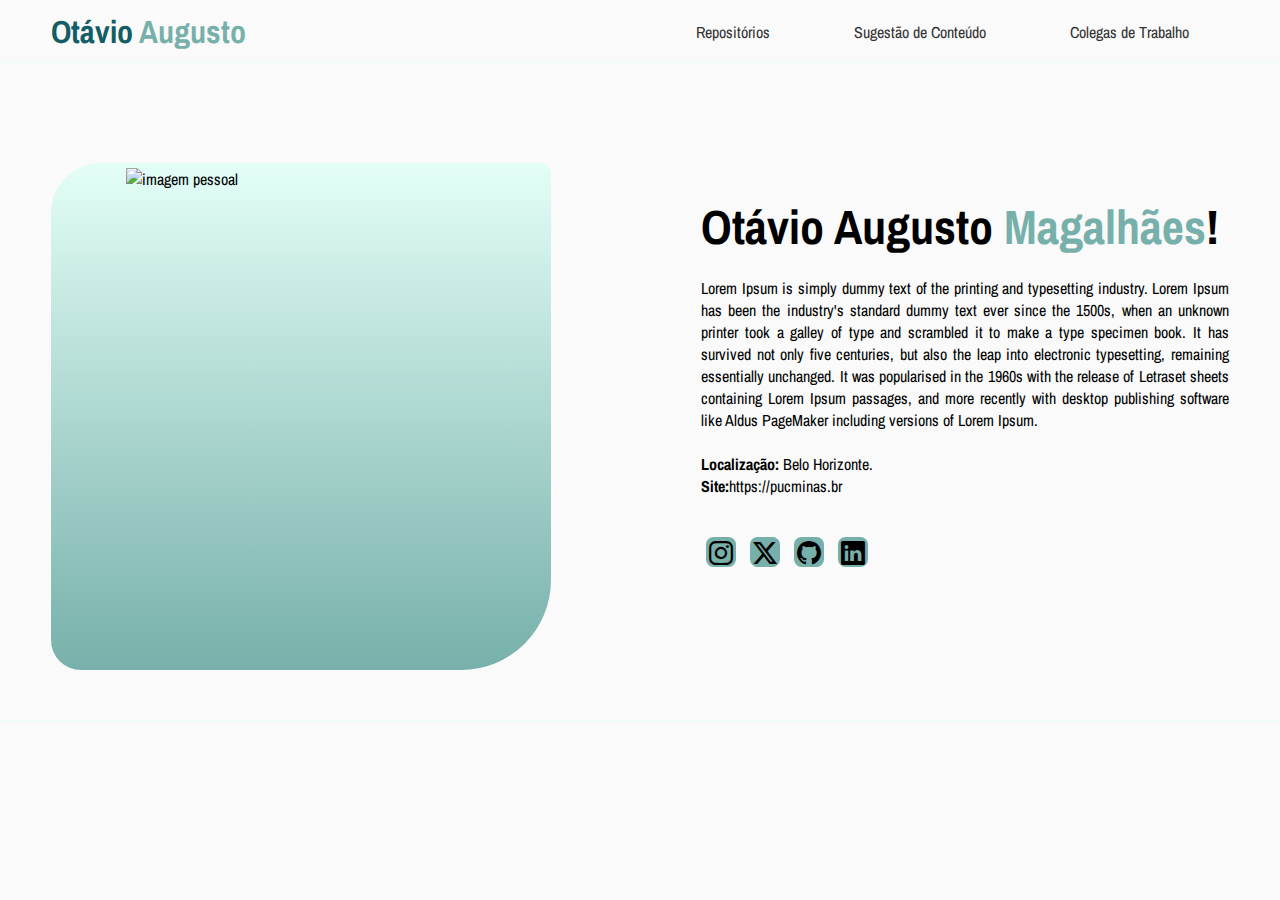
==== index.html @ c84882d0 "Subindo html e css apresentação" ====
<!DOCTYPE html>
<html lang="pt-br">
<head>
    <meta charset="UTF-8">
    <meta name="viewport" content="width=device-width, initial-scale=1.0">
    <link rel="preconnect" href="https://fonts.googleapis.com">
    <link rel="preconnect" href="https://fonts.gstatic.com" crossorigin>
    <link href="https://fonts.googleapis.com/css2?family=Archivo+Narrow:ital,wght@0,400..700;1,400..700&family=Merriweather+Sans:ital,wght@0,300..800;1,300..800&display=swap" rel="stylesheet">
    <link rel="stylesheet" href="https://cdn.jsdelivr.net/npm/bootstrap-icons@1.11.3/font/bootstrap-icons.min.css">
    <title>Site Pessoal - Otávio Augusto</title>
    <link rel="stylesheet" href="assets/css/style.css">
</head>
<body>
    <!-- cabeçalho do site -->
    <header>
        <div class="cabecalho">
            <div class="logo">
                <h1>Otávio <span>Augusto</span></h1>
            </div>
            <nav class="menu-desk">
                <ul>
                    <li><a href="#repositorio">Repositórios</a></li>
                    <li><a href="#sugestao">Sugestão de Conteúdo</a></li>
                    <li><a href="#colegas">Colegas de Trabalho</a></li>
                </ul>
            </nav>
        </div>
    </header>

    <main>
        <section class="apresentation"><a name="apresentacao"></a>
            <div class="interface">
                <div class="flex">
                    <div class="imagem-topo">
                        <figure class="fundo">
                            <h1 class="cont">Fundo</h1>
                            <div class="foto_pessoal">
                                <img src="assets/imagens/imagemTubaroes.png" alt="imagem pessoal" width="330px">
                            </div>
                        </figure>
                    </div>
                    <div class="txt-apresentacao">
                        <div class="titulo">
                            <h1>Otávio Augusto<span> Magalhães</span>!</h1>
                        </div>
                        <p>Lorem Ipsum is simply dummy text of the printing and typesetting industry. Lorem Ipsum has been the industry's standard dummy text ever since the 1500s,
                         when an unknown printer took a galley of type and scrambled it to make a type specimen book. It has survived not only five centuries, but also the leap 
                         into electronic typesetting, remaining essentially unchanged. It was popularised in the 1960s with the release of Letraset sheets containing Lorem Ipsum 
                         passages, and more recently with desktop publishing software like Aldus PageMaker including versions of Lorem Ipsum. <br><br> <b>Localização:</b> Belo Horizonte. <br><b>Site:</b>https://pucminas.br</p>
                        <div class="btn-redes-sociais">
                                <button>
                                    <i class="bi bi-instagram"></i>
                                </button>
                                <button>
                                    <i class="bi bi-twitter-x"></i>
                                </button>
                                <button>
                                    <i class="bi bi-github"></i>
                                </button>
                                <button>
                                    <i class="bi bi-linkedin"></i>
                            </a>
                        </div>
                    </div>
                </div>
            </div>
        </section>
    </main>
</body>
</html>
---- assets/css/style.css ----
:root{
    --azul-claro: #E3FEF7;
    --azul-medio: #77B0AA;
    --azul: #135D66;
    --azul-escuro: #003C43;
    --cor-fundo: #FAFAFA;
    --cor-letra: #161616;
}


*{
    margin: 0;
    padding: 0;
    box-sizing: border-box;
    font-family: "Archivo Narrow", sans-serif;
}


html{
    scroll-behavior: smooth;
}

body{
    background-color: var(--cor-fundo);
    height: 100vh;
}

.flex{
    display: flex;
}

.button-geral {
    padding: 10px 40px;
    font-size: 18px;
    font-weight: 400;
    background-color: var(--azul);
    /* tirando as bordas */
    border: 0;
    /* deixando as bordas arredondadas */
    border-radius: 30px;
    /* mudança de cursos */
    cursor: pointer;
    transition: .2s;
}

button:hover, form .btn-enviar input:hover{
    box-shadow: 0px 0px 8px #917800;
    transform: scale(1.05)
}

h2.titulo{
    color: #FFD700;
    font-size: 40px;
    text-align: center;
}

h2.titulo span{
    color: #333333;
}

/* .. */
/* .. */
/* .. */
/* CABEÇALHO DO SITE */
header{
    padding: 10px 4%;
    color: var(--azul);
}

header span{
    color: var(--azul-medio);
}

header > .cabecalho{
    display: flex;
    align-items: center;
    justify-content: space-between;
}

header a{
    color: #333333;
    text-decoration: none;
    display: inline-block;
    transition: .2s;   
}

header a:hover{
    color: var(--azul);
    transform: scale(1.05);
}

header nav ul{
    list-style-type: none;
}

header nav ul li{
    display: inline-block;
    padding: 0 40px;
}

header .btn-cliente .bi{
    color: var(--azul);
}


/* .. */
/* .. */
/* .. */
/* APRESENTAÇÃO */
section.apresentation{
    padding: 0px 4%;
    box-shadow: 0px 0 0px 0.5px var(--azul-claro);
}

section.apresentation .flex{
    align-items: center;
    justify-content: center;
    gap: 50px;
}

.apresentation .titulo span{
    color: var(--azul-medio);
}

.apresentation h1{
    font-size: 48px;
    line-height: 20px;
}

.apresentation .txt-apresentacao p{
    margin: 40px 0;
    text-align: justify;
}

/* -- */
/* EDITANDO A IMAGEM DA TELA */
.apresentation .imagem-topo{
    margin-bottom: 50px;
}

.apresentation .imagem-topo .fundo{
    border: 0px;
    width: 500px;
    height: 507px;
    background: var(--azul-claro);
    /* position: absolute; */
    z-index: 0;
    border-radius: 50px 10px 90px 30px;
    margin-right: 100px;
    margin-top: 100px;
    background-image: linear-gradient(to bottom, var(--azul-claro), var(--azul-medio));
}

.apresentation .imagem-topo .fundo .cont{
    display: none;
}

.apresentation .imagem-topo figure.fundo img{
    position: absolute;
    border-radius: 0px 10px 30px 10px;
    margin-top: -80px;
    margin-left: 20px;
}

.imagem-topo figure.fundo .foto_pessoal img{
    margin-left: 75px;
    margin-top: 5px;
}

.btn-redes-sociais button{
    width: 30px;
    height: 30px;
    border-radius: 25%;
    border: none;
    background-color: var(--azul-medio);
    font-size: 24px;
    cursor: pointer;
    margin: 0 5px;
    transition: .2s;
}
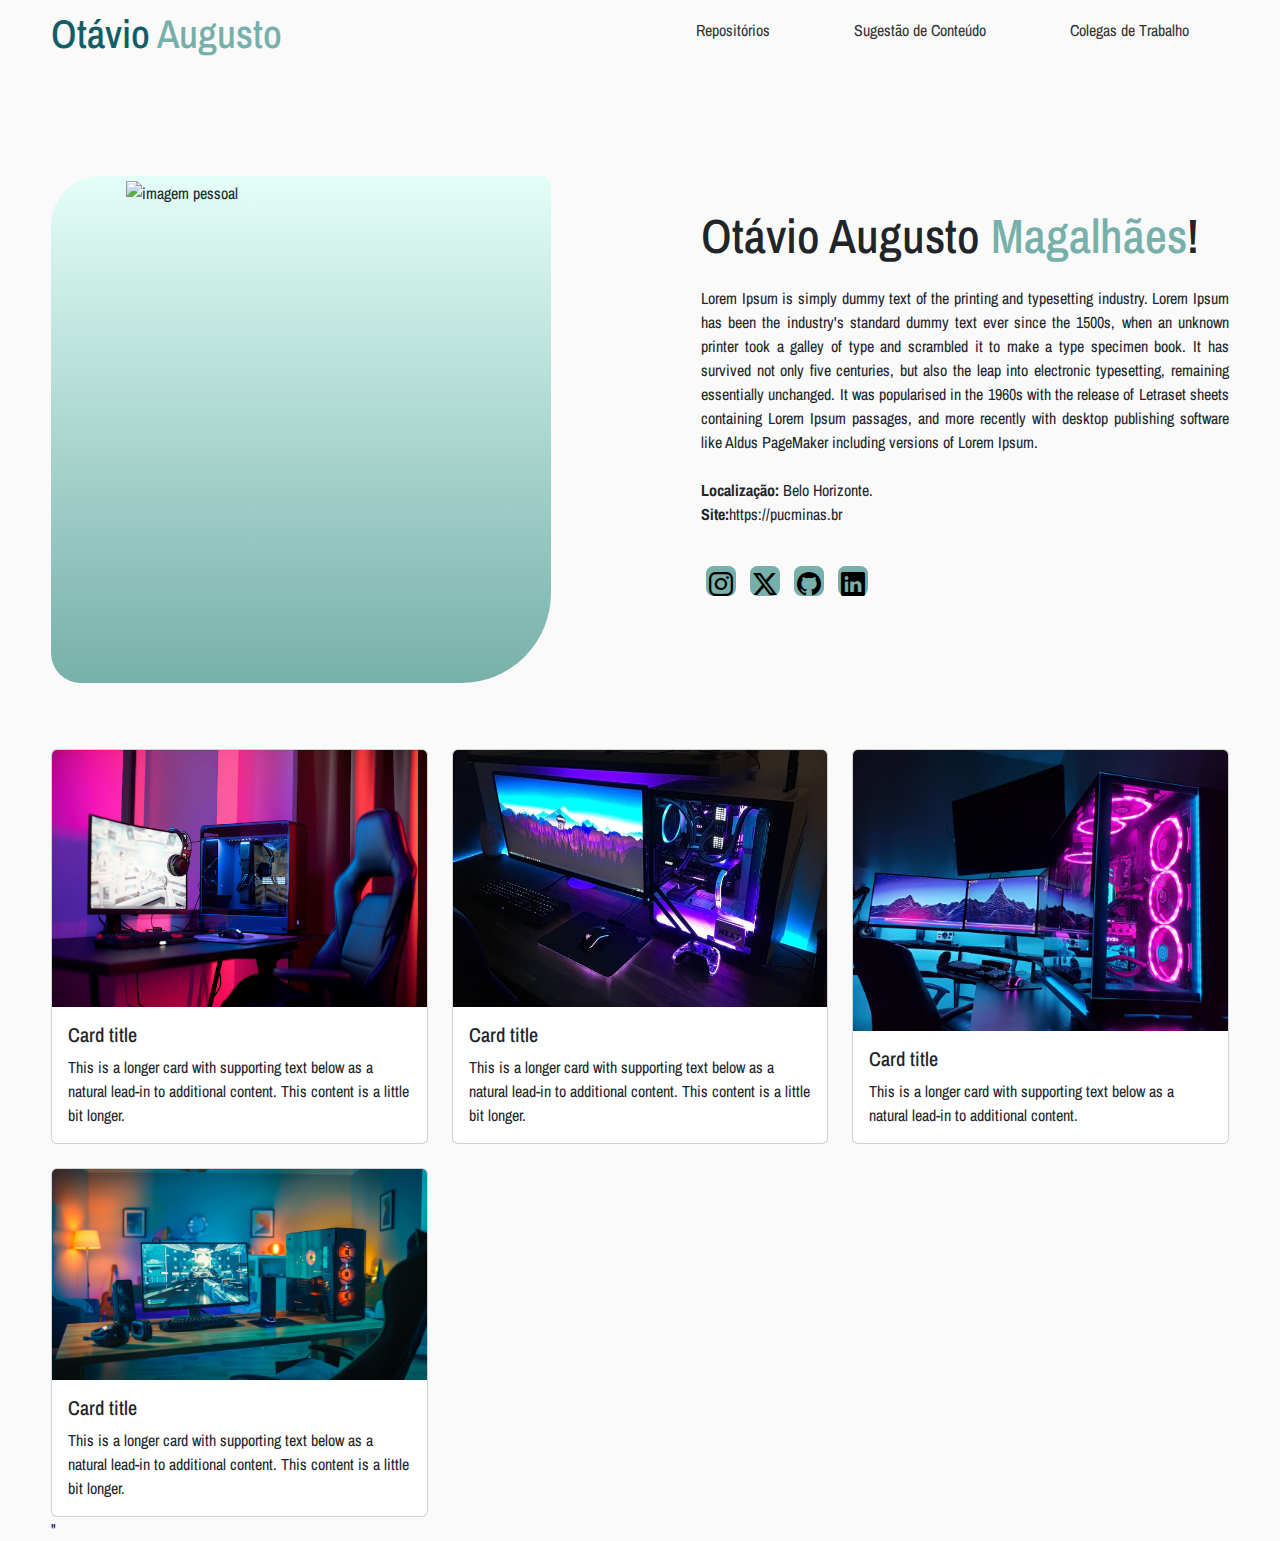
==== commit fbd79ce4: "Subindo repositorio site" ====
--- a/index.html
+++ b/index.html
@@ -7,6 +7,8 @@
     <link rel="preconnect" href="https://fonts.gstatic.com" crossorigin>
     <link href="https://fonts.googleapis.com/css2?family=Archivo+Narrow:ital,wght@0,400..700;1,400..700&family=Merriweather+Sans:ital,wght@0,300..800;1,300..800&display=swap" rel="stylesheet">
     <link rel="stylesheet" href="https://cdn.jsdelivr.net/npm/bootstrap-icons@1.11.3/font/bootstrap-icons.min.css">
+    <link href="https://cdn.jsdelivr.net/npm/bootstrap@5.3.3/dist/css/bootstrap.min.css" rel="stylesheet" integrity="sha384-QWTKZyjpPEjISv5WaRU9OFeRpok6YctnYmDr5pNlyT2bRjXh0JMhjY6hW+ALEwIH" crossorigin="anonymous">
+<script src="https://cdn.jsdelivr.net/npm/bootstrap@5.3.3/dist/js/bootstrap.bundle.min.js" integrity="sha384-YvpcrYf0tY3lHB60NNkmXc5s9fDVZLESaAA55NDzOxhy9GkcIdslK1eN7N6jIeHz" crossorigin="anonymous"></script>
     <title>Site Pessoal - Otávio Augusto</title>
     <link rel="stylesheet" href="assets/css/style.css">
 </head>
@@ -65,6 +67,48 @@
                 </div>
             </div>
         </section>
+
+        <section class="repositorio"><a name="repositorio"></a>
+                <div class="row row-cols-1 row-cols-md-3 g-4">
+                    <div class="col">
+                      <div class="card h-100">
+                        <img src="assets/imagens/Design-sem-nome-1-21.png" class="card-img-top" alt="...">
+                        <div class="card-body">
+                          <h5 class="card-title">Card title</h5>
+                          <p class="card-text">This is a longer card with supporting text below as a natural lead-in to additional content. This content is a little bit longer.</p>
+                        </div>
+                      </div>
+                    </div>
+                    <div class="col">
+                      <div class="card h-100">
+                        <img src="assets/imagens/como-montar-pc-gamer.png" class="card-img-top" alt="...">
+                        <div class="card-body">
+                          <h5 class="card-title">Card title</h5>
+                          <p class="card-text">This is a longer card with supporting text below as a natural lead-in to additional content. This content is a little bit longer.</p>
+                        </div>
+                      </div>
+                    </div>
+                    <div class="col">
+                      <div class="card h-100">
+                        <img src="assets/imagens/pc-gamer.png" class="card-img-top" alt="...">
+                        <div class="card-body">
+                          <h5 class="card-title">Card title</h5>
+                          <p class="card-text">This is a longer card with supporting text below as a natural lead-in to additional content.</p>
+                        </div>
+                      </div>
+                    </div>
+                    <div class="col">
+                      <div class="card h-100">
+                        <img src="assets/imagens/como-montar-um-pc-gamer-2020.png" class="card-img-top" alt="...">
+                        <div class="card-body">
+                          <h5 class="card-title">Card title</h5>
+                          <p class="card-text">This is a longer card with supporting text below as a natural lead-in to additional content. This content is a little bit longer.</p>
+                        </div>
+                      </div>
+                    </div>
+                  </div>"
+                </div>
+        </section>
     </main>
 </body>
 </html>--- a/assets/css/style.css
+++ b/assets/css/style.css
@@ -44,12 +44,12 @@
 }
 
 button:hover, form .btn-enviar input:hover{
-    box-shadow: 0px 0px 8px #917800;
+    box-shadow: 0px 0px 8px var(--azul);
     transform: scale(1.05)
 }
 
 h2.titulo{
-    color: #FFD700;
+    color: var(--azul-claro);
     font-size: 40px;
     text-align: center;
 }
@@ -177,4 +177,20 @@
     cursor: pointer;
     margin: 0 5px;
     transition: .2s;
+}
+
+
+
+/* .. */
+/* .. */
+/* .. */
+/* REPOSITORIOS */
+section.repositorio {
+    padding: 0px 4%;
+    box-shadow: 0px 0 0px 0.5px var(--azul-claro);
+}
+
+.repositorio .row .col .card img{
+    width: 100%;
+    height: 100%;
 }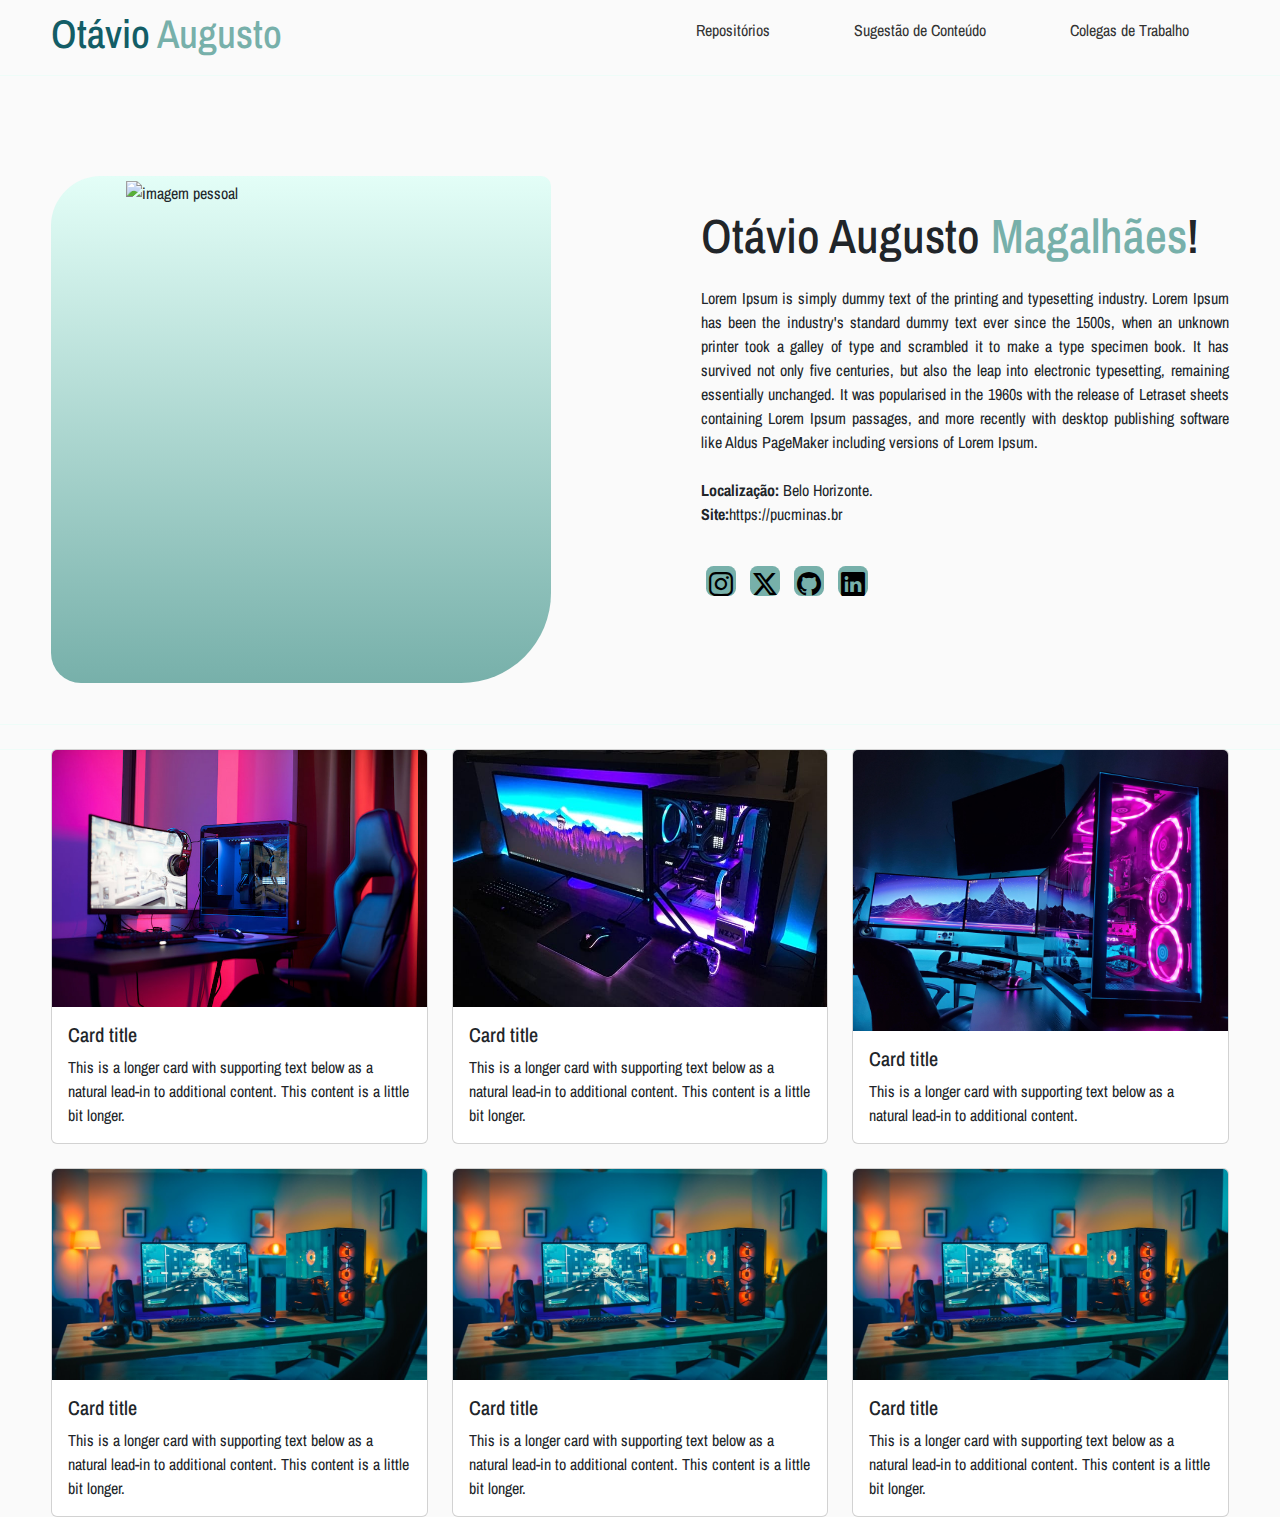
==== commit c6d90e48: "subindo todo os repositorios" ====
--- a/index.html
+++ b/index.html
@@ -106,7 +106,25 @@
                         </div>
                       </div>
                     </div>
-                  </div>"
+                    <div class="col">
+                      <div class="card h-100">
+                        <img src="assets/imagens/como-montar-um-pc-gamer-2020.png" class="card-img-top" alt="...">
+                        <div class="card-body">
+                          <h5 class="card-title">Card title</h5>
+                          <p class="card-text">This is a longer card with supporting text below as a natural lead-in to additional content. This content is a little bit longer.</p>
+                        </div>
+                      </div>
+                    </div>
+                    <div class="col">
+                      <div class="card h-100">
+                        <img src="assets/imagens/como-montar-um-pc-gamer-2020.png" class="card-img-top" alt="...">
+                        <div class="card-body">
+                          <h5 class="card-title">Card title</h5>
+                          <p class="card-text">This is a longer card with supporting text below as a natural lead-in to additional content. This content is a little bit longer.</p>
+                        </div>
+                      </div>
+                    </div>
+                  </div>
                 </div>
         </section>
     </main>
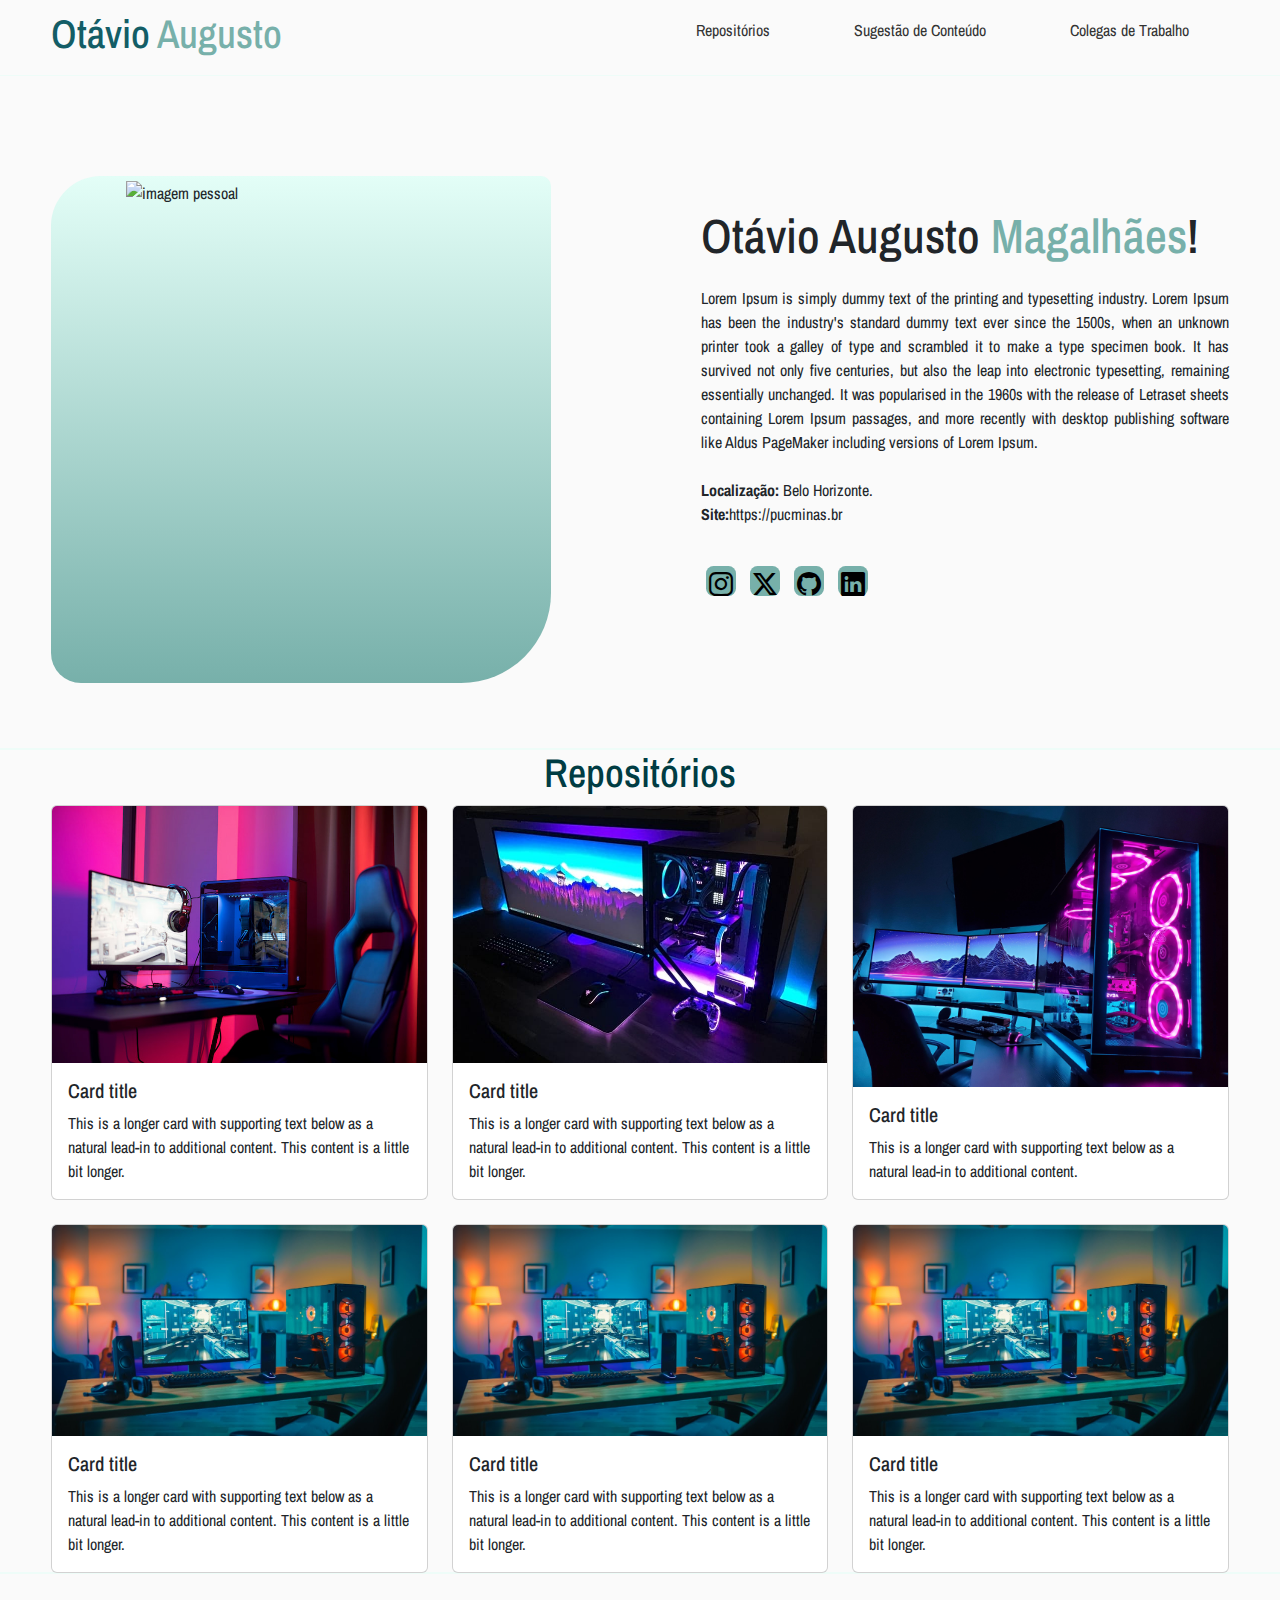
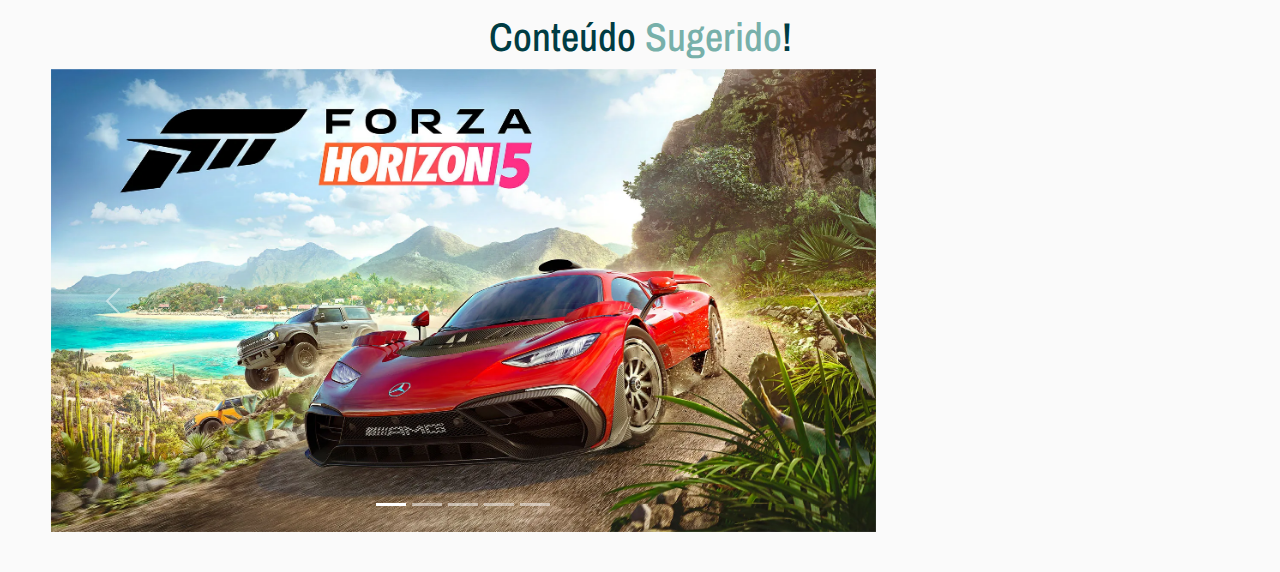
==== commit 115b9862: "Subindo carrossel" ====
--- a/index.html
+++ b/index.html
@@ -69,63 +69,110 @@
         </section>
 
         <section class="repositorio"><a name="repositorio"></a>
-                <div class="row row-cols-1 row-cols-md-3 g-4">
-                    <div class="col">
-                      <div class="card h-100">
-                        <img src="assets/imagens/Design-sem-nome-1-21.png" class="card-img-top" alt="...">
-                        <div class="card-body">
-                          <h5 class="card-title">Card title</h5>
-                          <p class="card-text">This is a longer card with supporting text below as a natural lead-in to additional content. This content is a little bit longer.</p>
-                        </div>
-                      </div>
-                    </div>
-                    <div class="col">
-                      <div class="card h-100">
-                        <img src="assets/imagens/como-montar-pc-gamer.png" class="card-img-top" alt="...">
-                        <div class="card-body">
-                          <h5 class="card-title">Card title</h5>
-                          <p class="card-text">This is a longer card with supporting text below as a natural lead-in to additional content. This content is a little bit longer.</p>
-                        </div>
-                      </div>
-                    </div>
-                    <div class="col">
-                      <div class="card h-100">
-                        <img src="assets/imagens/pc-gamer.png" class="card-img-top" alt="...">
-                        <div class="card-body">
-                          <h5 class="card-title">Card title</h5>
-                          <p class="card-text">This is a longer card with supporting text below as a natural lead-in to additional content.</p>
-                        </div>
-                      </div>
-                    </div>
-                    <div class="col">
-                      <div class="card h-100">
-                        <img src="assets/imagens/como-montar-um-pc-gamer-2020.png" class="card-img-top" alt="...">
-                        <div class="card-body">
-                          <h5 class="card-title">Card title</h5>
-                          <p class="card-text">This is a longer card with supporting text below as a natural lead-in to additional content. This content is a little bit longer.</p>
-                        </div>
-                      </div>
-                    </div>
-                    <div class="col">
-                      <div class="card h-100">
-                        <img src="assets/imagens/como-montar-um-pc-gamer-2020.png" class="card-img-top" alt="...">
-                        <div class="card-body">
-                          <h5 class="card-title">Card title</h5>
-                          <p class="card-text">This is a longer card with supporting text below as a natural lead-in to additional content. This content is a little bit longer.</p>
-                        </div>
-                      </div>
-                    </div>
-                    <div class="col">
-                      <div class="card h-100">
-                        <img src="assets/imagens/como-montar-um-pc-gamer-2020.png" class="card-img-top" alt="...">
-                        <div class="card-body">
-                          <h5 class="card-title">Card title</h5>
-                          <p class="card-text">This is a longer card with supporting text below as a natural lead-in to additional content. This content is a little bit longer.</p>
-                        </div>
-                      </div>
-                    </div>
+          <div class="titulo">
+            <h2>Repositórios</h2>
+          </div>
+
+          <div class="row row-cols-1 row-cols-md-3 g-4">
+              <div class="col">
+                <div class="card h-100">
+                  <img src="assets/imagens/Design-sem-nome-1-21.png" class="card-img-top" alt="...">
+                  <div class="card-body">
+                    <h5 class="card-title">Card title</h5>
+                    <p class="card-text">This is a longer card with supporting text below as a natural lead-in to additional content. This content is a little bit longer.</p>
                   </div>
                 </div>
+              </div>
+              <div class="col">
+                <div class="card h-100">
+                  <img src="assets/imagens/como-montar-pc-gamer.png" class="card-img-top" alt="...">
+                  <div class="card-body">
+                    <h5 class="card-title">Card title</h5>
+                    <p class="card-text">This is a longer card with supporting text below as a natural lead-in to additional content. This content is a little bit longer.</p>
+                  </div>
+                </div>
+              </div>
+              <div class="col">
+                <div class="card h-100">
+                  <img src="assets/imagens/pc-gamer.png" class="card-img-top" alt="...">
+                  <div class="card-body">
+                    <h5 class="card-title">Card title</h5>
+                    <p class="card-text">This is a longer card with supporting text below as a natural lead-in to additional content.</p>
+                  </div>
+                </div>
+              </div>
+              <div class="col">
+                <div class="card h-100">
+                  <img src="assets/imagens/como-montar-um-pc-gamer-2020.png" class="card-img-top" alt="...">
+                  <div class="card-body">
+                    <h5 class="card-title">Card title</h5>
+                    <p class="card-text">This is a longer card with supporting text below as a natural lead-in to additional content. This content is a little bit longer.</p>
+                  </div>
+                </div>
+              </div>
+              <div class="col">
+                <div class="card h-100">
+                  <img src="assets/imagens/como-montar-um-pc-gamer-2020.png" class="card-img-top" alt="...">
+                  <div class="card-body">
+                    <h5 class="card-title">Card title</h5>
+                    <p class="card-text">This is a longer card with supporting text below as a natural lead-in to additional content. This content is a little bit longer.</p>
+                  </div>
+                </div>
+              </div>
+              <div class="col">
+                <div class="card h-100">
+                  <img src="assets/imagens/como-montar-um-pc-gamer-2020.png" class="card-img-top" alt="...">
+                  <div class="card-body">
+                    <h5 class="card-title">Card title</h5>
+                    <p class="card-text">This is a longer card with supporting text below as a natural lead-in to additional content. This content is a little bit longer.</p>
+                  </div>
+                </div>
+              </div>
+            </div>
+          </div>
+        </section>
+
+        <section class="sugestao"><a name="sugestao"></a>
+          <div class="titulo">
+            <h2>Conteúdo <span>Sugerido</span>!</h2>
+          </div>
+          
+          <div class="carrossel">
+            <div id="carouselExampleIndicators" class="carousel slide">
+              <div class="carousel-indicators">
+                <button type="button" data-bs-target="#carouselExampleIndicators" data-bs-slide-to="0" class="active" aria-current="true" aria-label="Slide 1"></button>
+                <button type="button" data-bs-target="#carouselExampleIndicators" data-bs-slide-to="1" aria-label="Slide 2"></button>
+                <button type="button" data-bs-target="#carouselExampleIndicators" data-bs-slide-to="2" aria-label="Slide 3"></button>
+                <button type="button" data-bs-target="#carouselExampleIndicators" data-bs-slide-to="3" aria-label="Slide 4"></button>
+                <button type="button" data-bs-target="#carouselExampleIndicators" data-bs-slide-to="4 " aria-label="Slide 5"></button>
+              </div>
+              <div class="carousel-inner">
+                <div class="carousel-item active">
+                  <img src="assets/imagens/carrossel.png" class="d-block w-600" alt="...">
+                </div>
+                <div class="carousel-item">
+                  <img src="assets/imagens/carrossel2.png" class="d-block w-500" alt="...">
+                </div>
+                <div class="carousel-item">
+                  <img src="assets/imagens/carrossel4.png" class="d-block w-400" alt="...">
+                </div>
+                <div class="carousel-item">
+                  <img src="assets/imagens/carrossel3.png" class="d-block w-300" alt="...">
+                </div>
+                <div class="carousel-item">
+                  <img src="assets/imagens/carrossel5.png" class="d-block w-300" alt="...">
+                </div>
+              </div>
+              <button class="carousel-control-prev" type="button" data-bs-target="#carouselExampleIndicators" data-bs-slide="prev">
+                <span class="carousel-control-prev-icon" aria-hidden="true"></span>
+                <span class="visually-hidden">Previous</span>
+              </button>
+              <button class="carousel-control-next" type="button" data-bs-target="#carouselExampleIndicators" data-bs-slide="next">
+                <span class="carousel-control-next-icon" aria-hidden="true"></span>
+                <span class="visually-hidden">Next</span>
+              </button>
+            </div>
+          </div>
         </section>
     </main>
 </body>
--- a/assets/css/style.css
+++ b/assets/css/style.css
@@ -48,14 +48,14 @@
     transform: scale(1.05)
 }
 
-h2.titulo{
-    color: var(--azul-claro);
+h2{
+    color: var(--azul-escuro);
     font-size: 40px;
     text-align: center;
 }
 
-h2.titulo span{
-    color: #333333;
+h2 span{
+    color: var(--azul-medio);
 }
 
 /* .. */
@@ -193,4 +193,21 @@
 .repositorio .row .col .card img{
     width: 100%;
     height: 100%;
+}
+
+/* .. */
+/* .. */
+/* .. */
+/* REPOSITORIOS */
+section.sugestao {
+    padding: 40px 4%;
+    box-shadow: 0px 0 0px 0.5px var(--azul-claro);
+}
+
+.sugestao .carrossel {
+    width: 70%;
+}
+
+.sugestao .carrossel .carousel .carousel-inner .carousel-item img{
+    width: 100%;
 }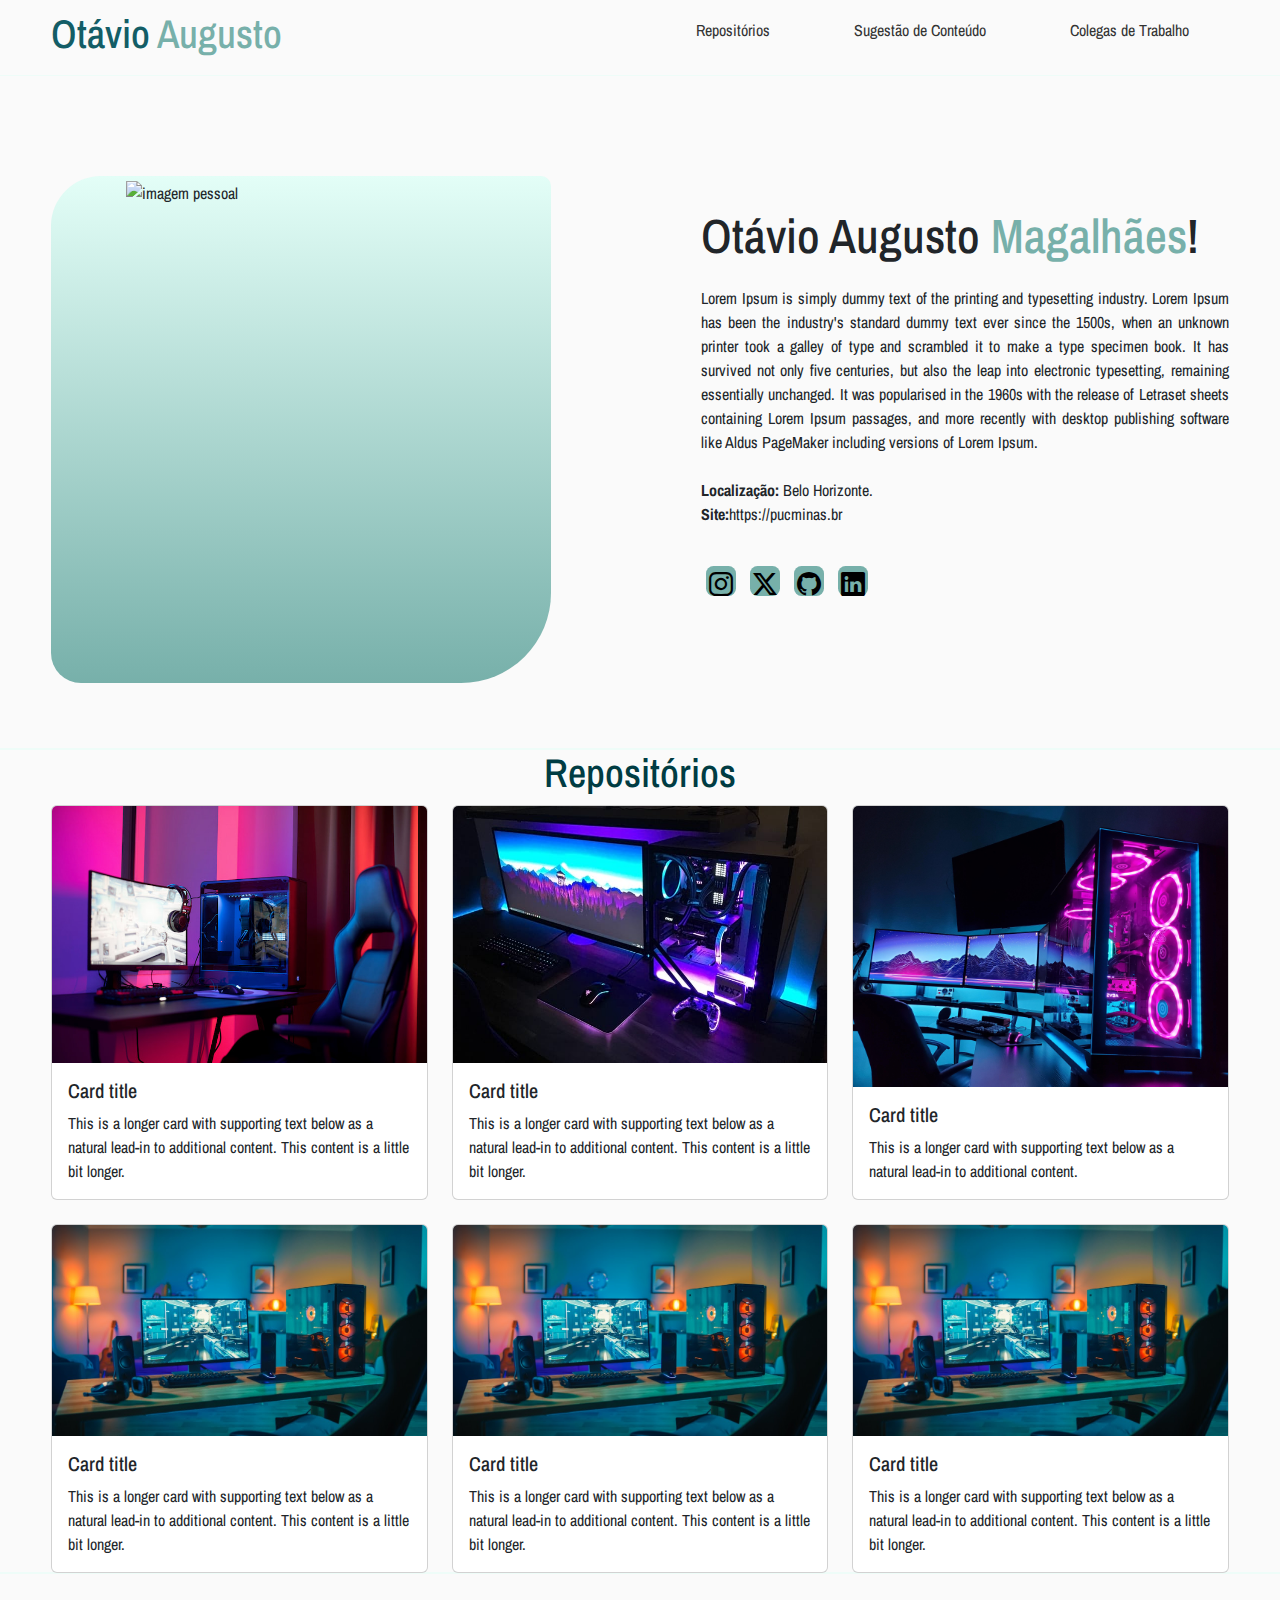
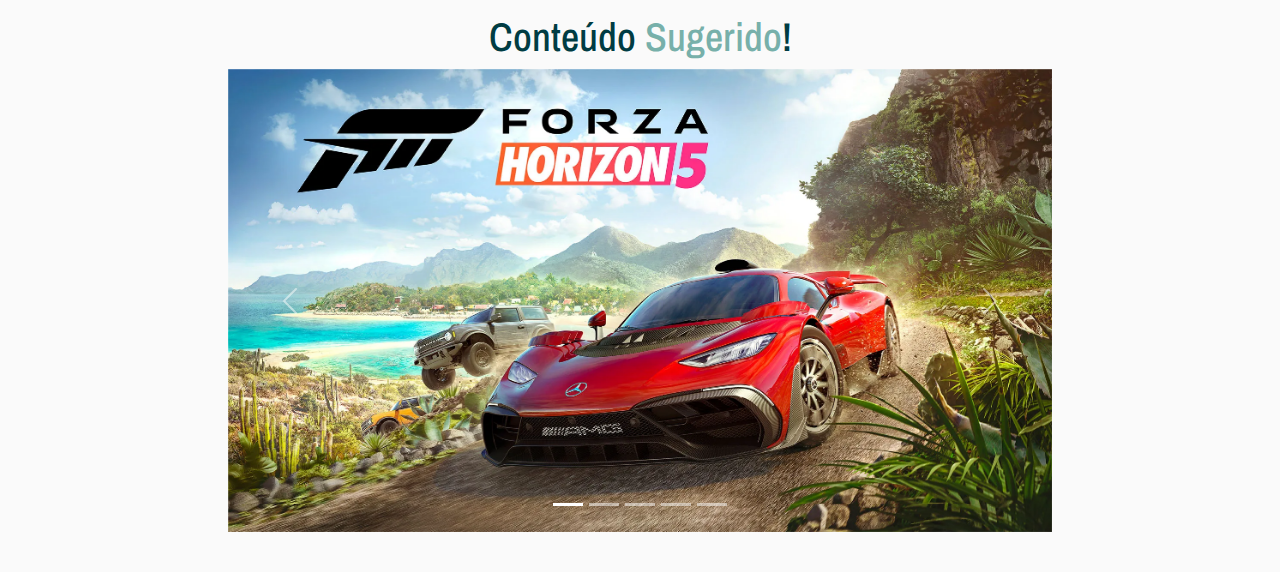
==== commit 26823bcc: "Subindo posicionamento Carrossel" ====
--- a/index.html
+++ b/index.html
@@ -30,113 +30,113 @@
     </header>
 
     <main>
-        <section class="apresentation"><a name="apresentacao"></a>
-            <div class="interface">
-                <div class="flex">
-                    <div class="imagem-topo">
-                        <figure class="fundo">
-                            <h1 class="cont">Fundo</h1>
-                            <div class="foto_pessoal">
-                                <img src="assets/imagens/imagemTubaroes.png" alt="imagem pessoal" width="330px">
-                            </div>
-                        </figure>
-                    </div>
-                    <div class="txt-apresentacao">
-                        <div class="titulo">
-                            <h1>Otávio Augusto<span> Magalhães</span>!</h1>
-                        </div>
-                        <p>Lorem Ipsum is simply dummy text of the printing and typesetting industry. Lorem Ipsum has been the industry's standard dummy text ever since the 1500s,
-                         when an unknown printer took a galley of type and scrambled it to make a type specimen book. It has survived not only five centuries, but also the leap 
-                         into electronic typesetting, remaining essentially unchanged. It was popularised in the 1960s with the release of Letraset sheets containing Lorem Ipsum 
-                         passages, and more recently with desktop publishing software like Aldus PageMaker including versions of Lorem Ipsum. <br><br> <b>Localização:</b> Belo Horizonte. <br><b>Site:</b>https://pucminas.br</p>
-                        <div class="btn-redes-sociais">
-                                <button>
-                                    <i class="bi bi-instagram"></i>
-                                </button>
-                                <button>
-                                    <i class="bi bi-twitter-x"></i>
-                                </button>
-                                <button>
-                                    <i class="bi bi-github"></i>
-                                </button>
-                                <button>
-                                    <i class="bi bi-linkedin"></i>
-                            </a>
-                        </div>
-                    </div>
-                </div>
-            </div>
-        </section>
+      <section class="apresentation"><a name="apresentacao"></a>
+          <div class="interface">
+              <div class="flex">
+                  <div class="imagem-topo">
+                      <figure class="fundo">
+                          <h1 class="cont">Fundo</h1>
+                          <div class="foto_pessoal">
+                              <img src="assets/imagens/imagemTubaroes.png" alt="imagem pessoal" width="330px">
+                          </div>
+                      </figure>
+                  </div>
+                  <div class="txt-apresentacao">
+                      <div class="titulo">
+                          <h1>Otávio Augusto<span> Magalhães</span>!</h1>
+                      </div>
+                      <p>Lorem Ipsum is simply dummy text of the printing and typesetting industry. Lorem Ipsum has been the industry's standard dummy text ever since the 1500s,
+                        when an unknown printer took a galley of type and scrambled it to make a type specimen book. It has survived not only five centuries, but also the leap 
+                        into electronic typesetting, remaining essentially unchanged. It was popularised in the 1960s with the release of Letraset sheets containing Lorem Ipsum 
+                        passages, and more recently with desktop publishing software like Aldus PageMaker including versions of Lorem Ipsum. <br><br> <b>Localização:</b> Belo Horizonte. <br><b>Site:</b>https://pucminas.br</p>
+                      <div class="btn-redes-sociais">
+                              <button>
+                                  <i class="bi bi-instagram"></i>
+                              </button>
+                              <button>
+                                  <i class="bi bi-twitter-x"></i>
+                              </button>
+                              <button>
+                                  <i class="bi bi-github"></i>
+                              </button>
+                              <button>
+                                  <i class="bi bi-linkedin"></i>
+                          </a>
+                      </div>
+                  </div>
+              </div>
+          </div>
+      </section>
 
-        <section class="repositorio"><a name="repositorio"></a>
-          <div class="titulo">
-            <h2>Repositórios</h2>
-          </div>
+      <section class="repositorio"><a name="repositorio"></a>
+        <div class="titulo">
+          <h2>Repositórios</h2>
+        </div>
 
-          <div class="row row-cols-1 row-cols-md-3 g-4">
-              <div class="col">
-                <div class="card h-100">
-                  <img src="assets/imagens/Design-sem-nome-1-21.png" class="card-img-top" alt="...">
-                  <div class="card-body">
-                    <h5 class="card-title">Card title</h5>
-                    <p class="card-text">This is a longer card with supporting text below as a natural lead-in to additional content. This content is a little bit longer.</p>
-                  </div>
+        <div class="row row-cols-1 row-cols-md-3 g-4">
+            <div class="col">
+              <div class="card h-100">
+                <img src="assets/imagens/Design-sem-nome-1-21.png" class="card-img-top" alt="...">
+                <div class="card-body">
+                  <h5 class="card-title">Card title</h5>
+                  <p class="card-text">This is a longer card with supporting text below as a natural lead-in to additional content. This content is a little bit longer.</p>
                 </div>
               </div>
-              <div class="col">
-                <div class="card h-100">
-                  <img src="assets/imagens/como-montar-pc-gamer.png" class="card-img-top" alt="...">
-                  <div class="card-body">
-                    <h5 class="card-title">Card title</h5>
-                    <p class="card-text">This is a longer card with supporting text below as a natural lead-in to additional content. This content is a little bit longer.</p>
-                  </div>
+            </div>
+            <div class="col">
+              <div class="card h-100">
+                <img src="assets/imagens/como-montar-pc-gamer.png" class="card-img-top" alt="...">
+                <div class="card-body">
+                  <h5 class="card-title">Card title</h5>
+                  <p class="card-text">This is a longer card with supporting text below as a natural lead-in to additional content. This content is a little bit longer.</p>
                 </div>
               </div>
-              <div class="col">
-                <div class="card h-100">
-                  <img src="assets/imagens/pc-gamer.png" class="card-img-top" alt="...">
-                  <div class="card-body">
-                    <h5 class="card-title">Card title</h5>
-                    <p class="card-text">This is a longer card with supporting text below as a natural lead-in to additional content.</p>
-                  </div>
+            </div>
+            <div class="col">
+              <div class="card h-100">
+                <img src="assets/imagens/pc-gamer.png" class="card-img-top" alt="...">
+                <div class="card-body">
+                  <h5 class="card-title">Card title</h5>
+                  <p class="card-text">This is a longer card with supporting text below as a natural lead-in to additional content.</p>
                 </div>
               </div>
-              <div class="col">
-                <div class="card h-100">
-                  <img src="assets/imagens/como-montar-um-pc-gamer-2020.png" class="card-img-top" alt="...">
-                  <div class="card-body">
-                    <h5 class="card-title">Card title</h5>
-                    <p class="card-text">This is a longer card with supporting text below as a natural lead-in to additional content. This content is a little bit longer.</p>
-                  </div>
+            </div>
+            <div class="col">
+              <div class="card h-100">
+                <img src="assets/imagens/como-montar-um-pc-gamer-2020.png" class="card-img-top" alt="...">
+                <div class="card-body">
+                  <h5 class="card-title">Card title</h5>
+                  <p class="card-text">This is a longer card with supporting text below as a natural lead-in to additional content. This content is a little bit longer.</p>
                 </div>
               </div>
-              <div class="col">
-                <div class="card h-100">
-                  <img src="assets/imagens/como-montar-um-pc-gamer-2020.png" class="card-img-top" alt="...">
-                  <div class="card-body">
-                    <h5 class="card-title">Card title</h5>
-                    <p class="card-text">This is a longer card with supporting text below as a natural lead-in to additional content. This content is a little bit longer.</p>
-                  </div>
+            </div>
+            <div class="col">
+              <div class="card h-100">
+                <img src="assets/imagens/como-montar-um-pc-gamer-2020.png" class="card-img-top" alt="...">
+                <div class="card-body">
+                  <h5 class="card-title">Card title</h5>
+                  <p class="card-text">This is a longer card with supporting text below as a natural lead-in to additional content. This content is a little bit longer.</p>
                 </div>
               </div>
-              <div class="col">
-                <div class="card h-100">
-                  <img src="assets/imagens/como-montar-um-pc-gamer-2020.png" class="card-img-top" alt="...">
-                  <div class="card-body">
-                    <h5 class="card-title">Card title</h5>
-                    <p class="card-text">This is a longer card with supporting text below as a natural lead-in to additional content. This content is a little bit longer.</p>
-                  </div>
+            </div>
+            <div class="col">
+              <div class="card h-100">
+                <img src="assets/imagens/como-montar-um-pc-gamer-2020.png" class="card-img-top" alt="...">
+                <div class="card-body">
+                  <h5 class="card-title">Card title</h5>
+                  <p class="card-text">This is a longer card with supporting text below as a natural lead-in to additional content. This content is a little bit longer.</p>
                 </div>
               </div>
             </div>
           </div>
-        </section>
+        </div>
+      </section>
 
-        <section class="sugestao"><a name="sugestao"></a>
-          <div class="titulo">
-            <h2>Conteúdo <span>Sugerido</span>!</h2>
-          </div>
-          
+      <section class="sugestao"><a name="sugestao"></a>
+        <div class="titulo">
+          <h2>Conteúdo <span>Sugerido</span>!</h2>
+        </div>
+        <div class="interface">
           <div class="carrossel">
             <div id="carouselExampleIndicators" class="carousel slide">
               <div class="carousel-indicators">
@@ -173,7 +173,12 @@
               </button>
             </div>
           </div>
-        </section>
+        </div>
+      </section>
+
+      <section class="colegas"><a name="colegas"></a>
+        
+      </section>
     </main>
 </body>
 </html>--- a/assets/css/style.css
+++ b/assets/css/style.css
@@ -204,6 +204,12 @@
     box-shadow: 0px 0 0px 0.5px var(--azul-claro);
 }
 
+.sugestao .interface {
+    display: flex;
+    /* align-items: center; */
+    justify-content: center;
+}
+
 .sugestao .carrossel {
     width: 70%;
 }
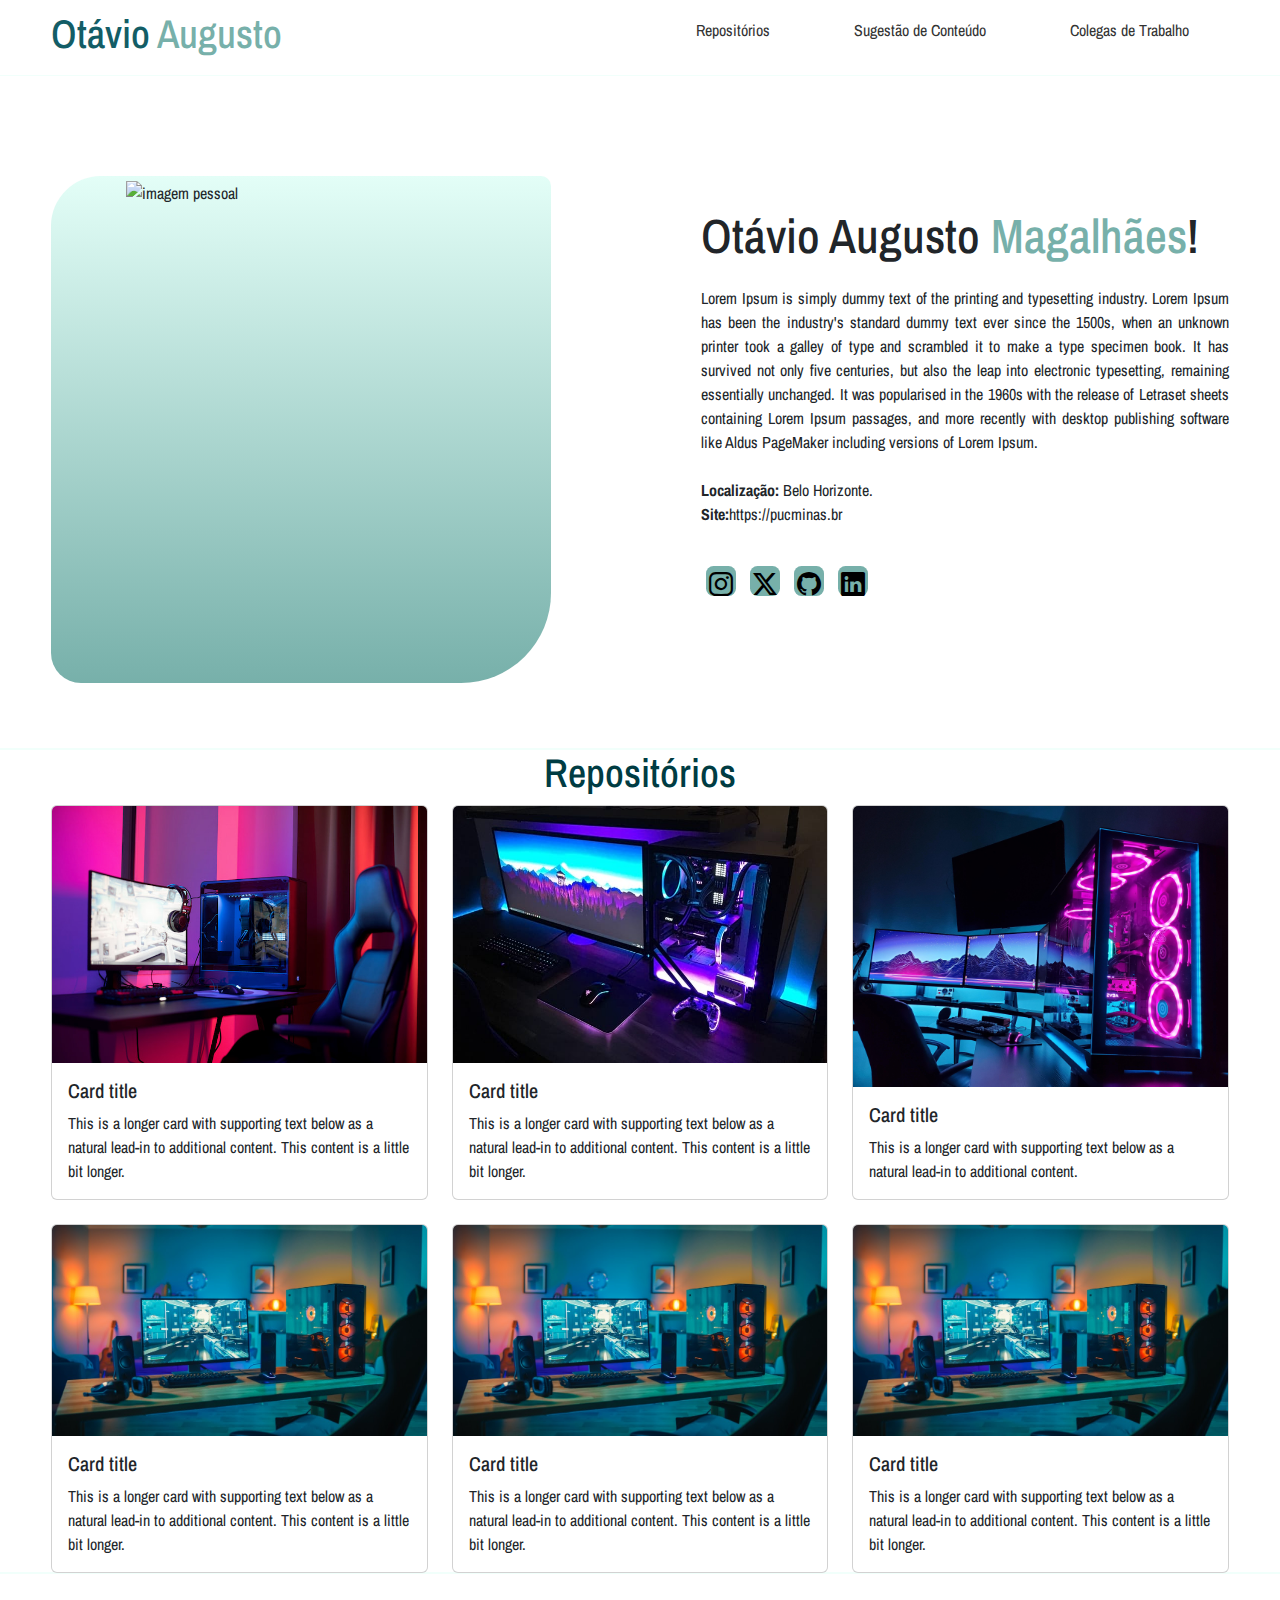
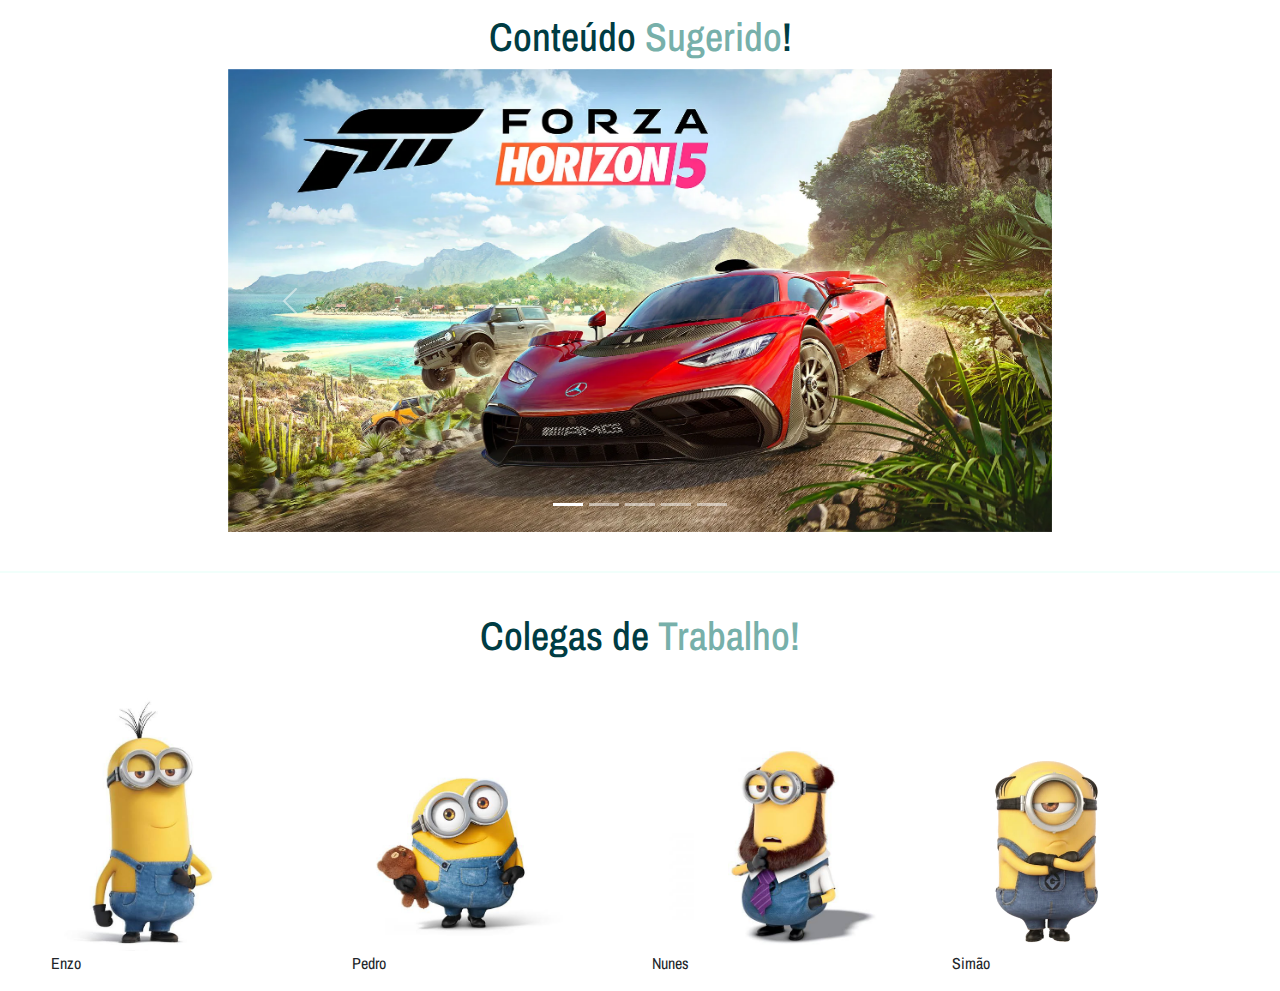
==== commit 2e41d353: "Subindo colegas" ====
--- a/index.html
+++ b/index.html
@@ -177,7 +177,39 @@
       </section>
 
       <section class="colegas"><a name="colegas"></a>
-        
+        <div class="titulo">
+          <h2>Colegas de <span>Trabalho!</span></h2>
+        </div>
+        <div class="interface">
+          <div class="grid">
+            <div class="row">
+              <div class="col">
+                <div class="imagem">
+                  <img id="colega_1" src="assets/imagens/col1.png" alt="colega 1">
+                </div>
+                <div class="item">Enzo</div>
+              </div>
+              <div class="col">
+                <div class="imagem">
+                  <img id="colega_2" src="assets/imagens/col2.png" alt="colega 2">
+                </div>
+                <div class="item">Pedro</div>
+              </div>
+              <div class="col">
+                <div class="imagem">
+                  <img id="colega_3" src="assets/imagens/col3.png" alt="colega 3">
+                </div>
+                <div class="item">Nunes</div>
+              </div>
+              <div class="col">
+                <div class="imagem">
+                  <img id="colega_4" src="assets/imagens/col4.png" alt="colega 4">
+                </div>
+                <div class="item">Simão</div>
+              </div>
+            </div>
+          </div>
+        </div>
       </section>
     </main>
 </body>
--- a/assets/css/style.css
+++ b/assets/css/style.css
@@ -3,7 +3,7 @@
     --azul-medio: #77B0AA;
     --azul: #135D66;
     --azul-escuro: #003C43;
-    --cor-fundo: #FAFAFA;
+    --cor-fundo: #ffffff;
     --cor-letra: #161616;
 }
 
@@ -216,4 +216,33 @@
 
 .sugestao .carrossel .carousel .carousel-inner .carousel-item img{
     width: 100%;
-}+}
+
+
+/* .. */
+/* .. */
+/* .. */
+/* COLEGAS */
+section.colegas  {
+    padding: 40px 4%;
+    box-shadow: 0px 0 0px 0.5px var(--azul-claro);
+}
+
+.colegas .interface .col .imagem img{
+    width: 70%;
+}
+
+.colegas .interface .col .imagem #colega_2{
+    width: 80%;
+}
+
+.colegas .interface .col .imagem #colega_3{
+    width: 100%;
+}
+
+.colegas .interface .col .imagem {
+    display: flex;
+    text-align: center;
+    height: 100%;
+    align-items: flex-end;
+}
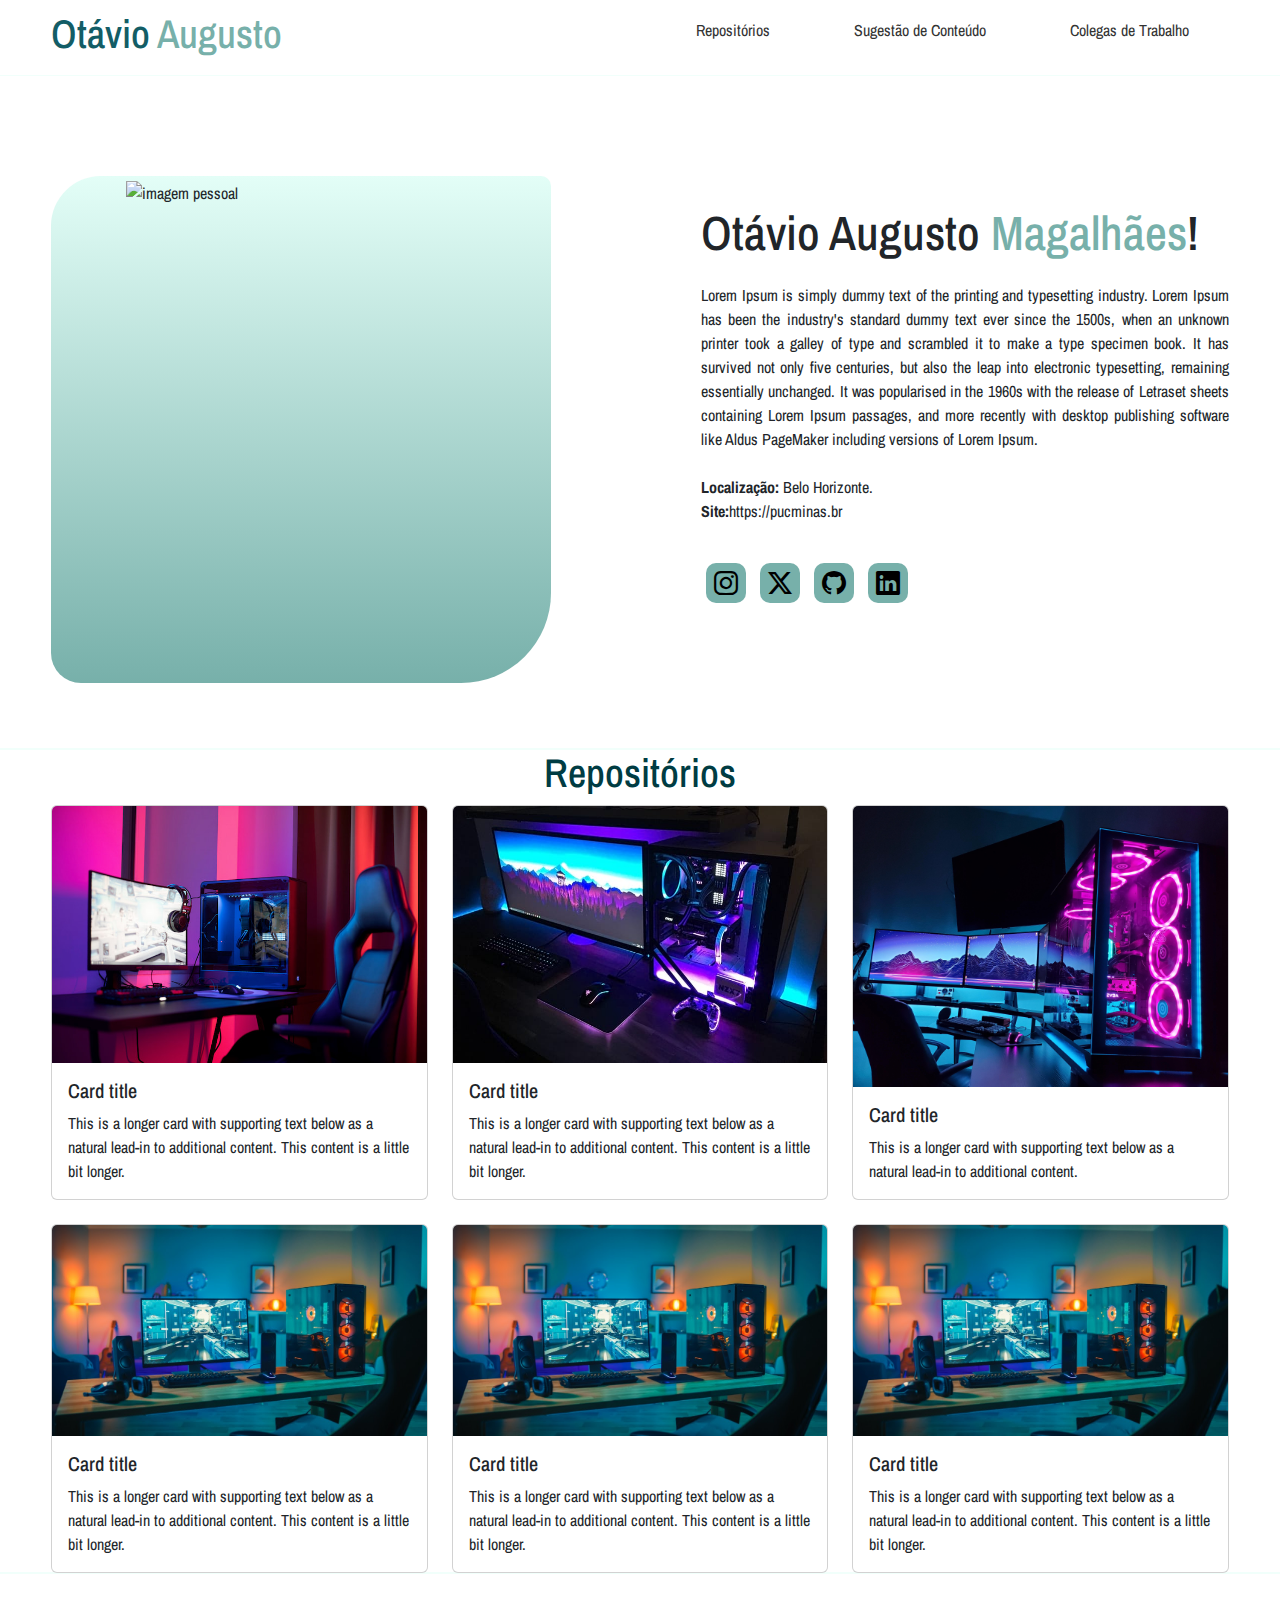
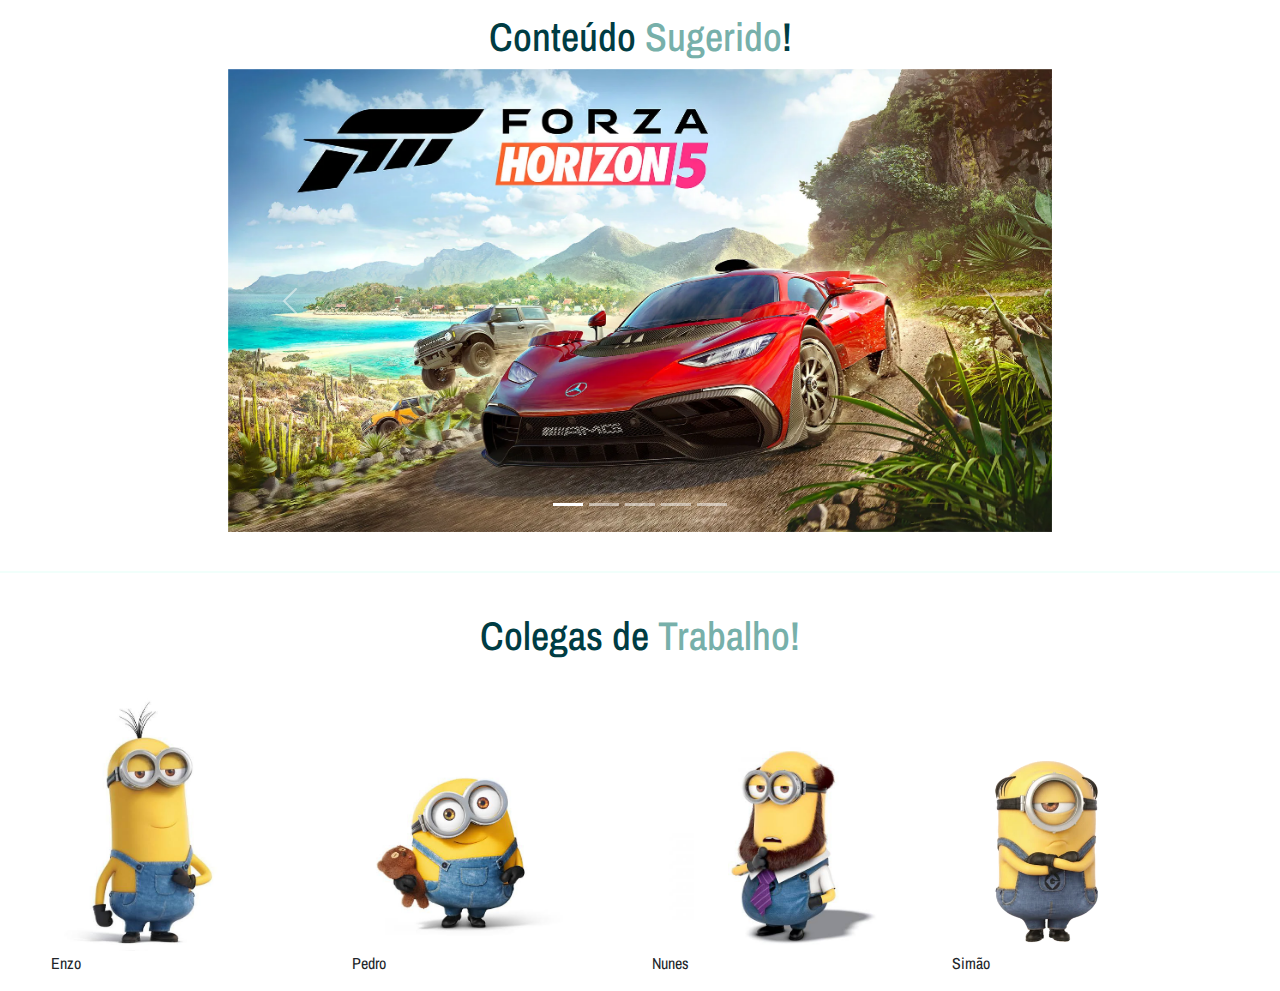
==== commit 00597ff9: "subindo home page" ====
--- a/index.html
+++ b/index.html
@@ -1,16 +1,16 @@
 <!DOCTYPE html>
 <html lang="pt-br">
 <head>
-    <meta charset="UTF-8">
-    <meta name="viewport" content="width=device-width, initial-scale=1.0">
-    <link rel="preconnect" href="https://fonts.googleapis.com">
-    <link rel="preconnect" href="https://fonts.gstatic.com" crossorigin>
-    <link href="https://fonts.googleapis.com/css2?family=Archivo+Narrow:ital,wght@0,400..700;1,400..700&family=Merriweather+Sans:ital,wght@0,300..800;1,300..800&display=swap" rel="stylesheet">
-    <link rel="stylesheet" href="https://cdn.jsdelivr.net/npm/bootstrap-icons@1.11.3/font/bootstrap-icons.min.css">
-    <link href="https://cdn.jsdelivr.net/npm/bootstrap@5.3.3/dist/css/bootstrap.min.css" rel="stylesheet" integrity="sha384-QWTKZyjpPEjISv5WaRU9OFeRpok6YctnYmDr5pNlyT2bRjXh0JMhjY6hW+ALEwIH" crossorigin="anonymous">
-<script src="https://cdn.jsdelivr.net/npm/bootstrap@5.3.3/dist/js/bootstrap.bundle.min.js" integrity="sha384-YvpcrYf0tY3lHB60NNkmXc5s9fDVZLESaAA55NDzOxhy9GkcIdslK1eN7N6jIeHz" crossorigin="anonymous"></script>
-    <title>Site Pessoal - Otávio Augusto</title>
-    <link rel="stylesheet" href="assets/css/style.css">
+  <meta charset="UTF-8">
+  <meta name="viewport" content="width=device-width, initial-scale=1.0">
+  <link rel="preconnect" href="https://fonts.googleapis.com">
+  <link rel="preconnect" href="https://fonts.gstatic.com" crossorigin>
+  <link href="https://fonts.googleapis.com/css2?family=Archivo+Narrow:ital,wght@0,400..700;1,400..700&family=Merriweather+Sans:ital,wght@0,300..800;1,300..800&display=swap" rel="stylesheet">
+  <link rel="stylesheet" href="https://cdn.jsdelivr.net/npm/bootstrap-icons@1.11.3/font/bootstrap-icons.min.css">
+  <link href="https://cdn.jsdelivr.net/npm/bootstrap@5.3.3/dist/css/bootstrap.min.css" rel="stylesheet" integrity="sha384-QWTKZyjpPEjISv5WaRU9OFeRpok6YctnYmDr5pNlyT2bRjXh0JMhjY6hW+ALEwIH" crossorigin="anonymous">
+  <script src="https://cdn.jsdelivr.net/npm/bootstrap@5.3.3/dist/js/bootstrap.bundle.min.js" integrity="sha384-YvpcrYf0tY3lHB60NNkmXc5s9fDVZLESaAA55NDzOxhy9GkcIdslK1eN7N6jIeHz" crossorigin="anonymous"></script>
+  <title>Site Pessoal - Otávio Augusto</title>
+  <link rel="stylesheet" href="assets/css/style.css">
 </head>
 <body>
     <!-- cabeçalho do site -->
--- a/assets/css/style.css
+++ b/assets/css/style.css
@@ -168,8 +168,8 @@
 }
 
 .btn-redes-sociais button{
-    width: 30px;
-    height: 30px;
+    width: 40px;
+    height: 40px;
     border-radius: 25%;
     border: none;
     background-color: var(--azul-medio);
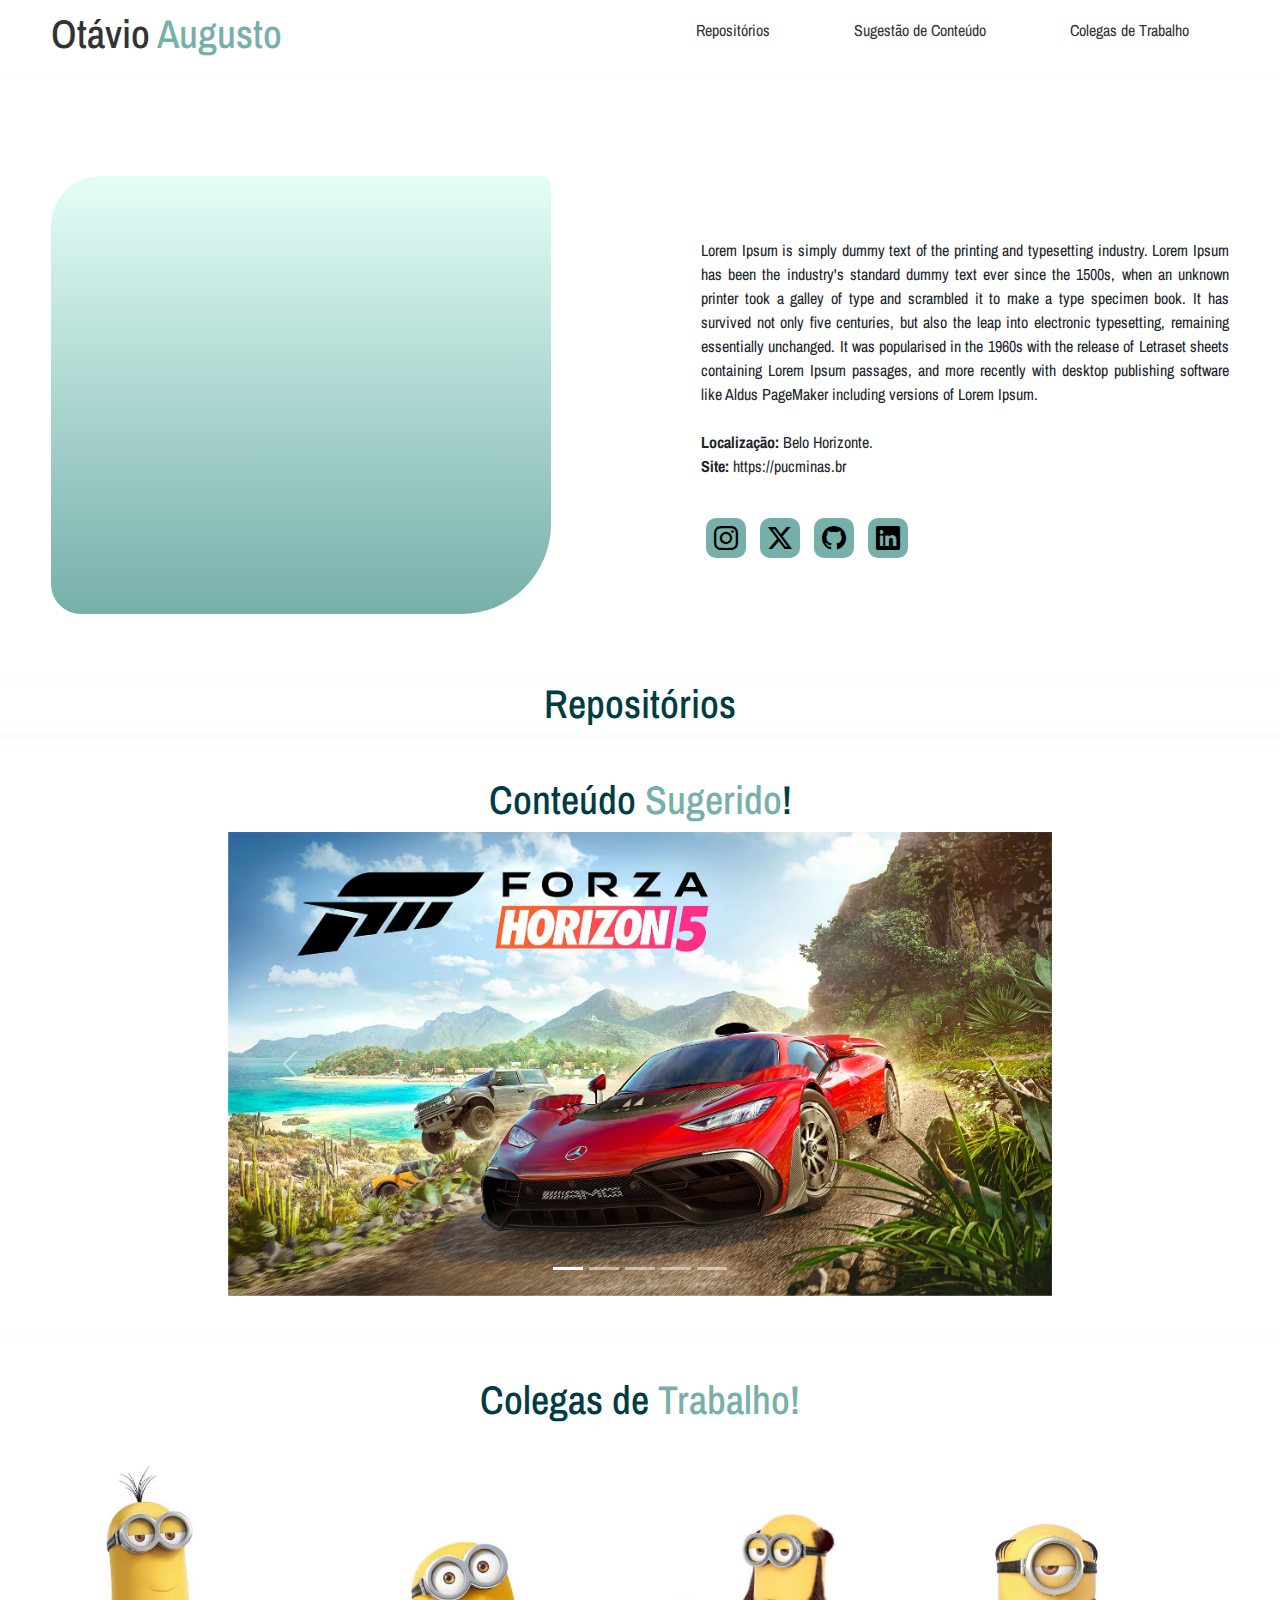
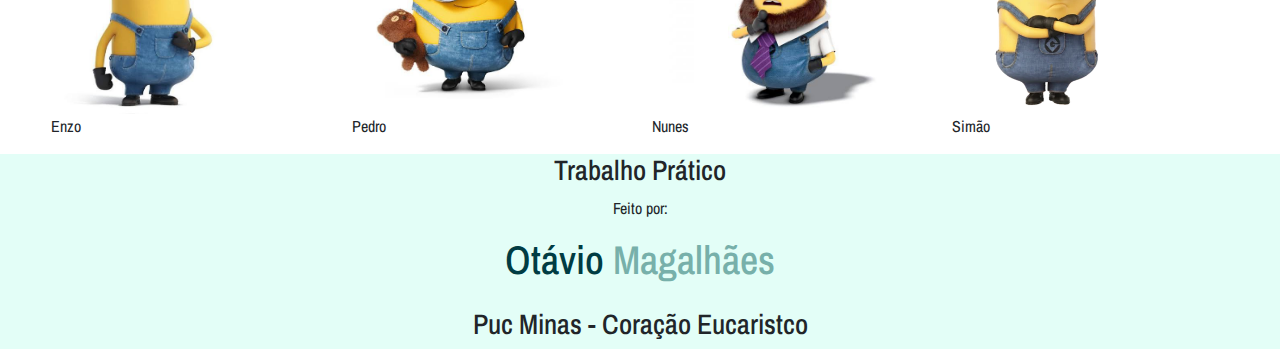
==== commit 97fdbb1f: "Subindo atualização" ====
--- a/index.html
+++ b/index.html
@@ -16,9 +16,11 @@
     <!-- cabeçalho do site -->
     <header>
         <div class="cabecalho">
+          <a href="index.html">
             <div class="logo">
-                <h1>Otávio <span>Augusto</span></h1>
+              <h1>Otávio <span>Augusto</span></h1>
             </div>
+          </a>
             <nav class="menu-desk">
                 <ul>
                     <li><a href="#repositorio">Repositórios</a></li>
@@ -37,18 +39,20 @@
                       <figure class="fundo">
                           <h1 class="cont">Fundo</h1>
                           <div class="foto_pessoal">
-                              <img src="assets/imagens/imagemTubaroes.png" alt="imagem pessoal" width="330px">
+                              <!-- <img src="assets/img/imagemTubaroes.png" alt="imagem pessoal" width="330px"> -->
+                              <div id="imageGit"></div>
                           </div>
                       </figure>
                   </div>
                   <div class="txt-apresentacao">
                       <div class="titulo">
-                          <h1>Otávio Augusto<span> Magalhães</span>!</h1>
+                          <!-- <h1>Otávio Augusto<span> Magalhães</span>!</h1> -->
+                          <div id="nomeGitHub"></div>
                       </div>
                       <p>Lorem Ipsum is simply dummy text of the printing and typesetting industry. Lorem Ipsum has been the industry's standard dummy text ever since the 1500s,
                         when an unknown printer took a galley of type and scrambled it to make a type specimen book. It has survived not only five centuries, but also the leap 
                         into electronic typesetting, remaining essentially unchanged. It was popularised in the 1960s with the release of Letraset sheets containing Lorem Ipsum 
-                        passages, and more recently with desktop publishing software like Aldus PageMaker including versions of Lorem Ipsum. <br><br> <b>Localização:</b> Belo Horizonte. <br><b>Site:</b>https://pucminas.br</p>
+                        passages, and more recently with desktop publishing software like Aldus PageMaker including versions of Lorem Ipsum. <br><br> <b>Localização:</b> Belo Horizonte. <br><b>Site: </b>https://pucminas.br</p>
                       <div class="btn-redes-sociais">
                               <button>
                                   <i class="bi bi-instagram"></i>
@@ -73,61 +77,24 @@
           <h2>Repositórios</h2>
         </div>
 
-        <div class="row row-cols-1 row-cols-md-3 g-4">
-            <div class="col">
-              <div class="card h-100">
-                <img src="assets/imagens/Design-sem-nome-1-21.png" class="card-img-top" alt="...">
-                <div class="card-body">
-                  <h5 class="card-title">Card title</h5>
-                  <p class="card-text">This is a longer card with supporting text below as a natural lead-in to additional content. This content is a little bit longer.</p>
-                </div>
+        <div class="row">
+          <div class="col-sm-6 mb-3 mb-sm-0">
+            <!-- <div class="card">
+              <div class="card-body">
+                <h5 class="card-title">Special title treatment</h5>
+                <p class="card-text">With supporting text below as a natural lead-in to additional content.</p>
+                <a href="#" class="btn btn-primary">Go somewhere</a>
               </div>
-            </div>
-            <div class="col">
-              <div class="card h-100">
-                <img src="assets/imagens/como-montar-pc-gamer.png" class="card-img-top" alt="...">
-                <div class="card-body">
-                  <h5 class="card-title">Card title</h5>
-                  <p class="card-text">This is a longer card with supporting text below as a natural lead-in to additional content. This content is a little bit longer.</p>
-                </div>
+            </div> -->
+          </div>
+          <div class="col-sm-6">
+            <!-- <div class="card">
+              <div class="card-body">
+                <h5 class="card-title">Special title treatment</h5>
+                <p class="card-text">With supporting text below as a natural lead-in to additional content.</p>
+                <a href="#" class="btn btn-primary">Go somewhere</a>
               </div>
-            </div>
-            <div class="col">
-              <div class="card h-100">
-                <img src="assets/imagens/pc-gamer.png" class="card-img-top" alt="...">
-                <div class="card-body">
-                  <h5 class="card-title">Card title</h5>
-                  <p class="card-text">This is a longer card with supporting text below as a natural lead-in to additional content.</p>
-                </div>
-              </div>
-            </div>
-            <div class="col">
-              <div class="card h-100">
-                <img src="assets/imagens/como-montar-um-pc-gamer-2020.png" class="card-img-top" alt="...">
-                <div class="card-body">
-                  <h5 class="card-title">Card title</h5>
-                  <p class="card-text">This is a longer card with supporting text below as a natural lead-in to additional content. This content is a little bit longer.</p>
-                </div>
-              </div>
-            </div>
-            <div class="col">
-              <div class="card h-100">
-                <img src="assets/imagens/como-montar-um-pc-gamer-2020.png" class="card-img-top" alt="...">
-                <div class="card-body">
-                  <h5 class="card-title">Card title</h5>
-                  <p class="card-text">This is a longer card with supporting text below as a natural lead-in to additional content. This content is a little bit longer.</p>
-                </div>
-              </div>
-            </div>
-            <div class="col">
-              <div class="card h-100">
-                <img src="assets/imagens/como-montar-um-pc-gamer-2020.png" class="card-img-top" alt="...">
-                <div class="card-body">
-                  <h5 class="card-title">Card title</h5>
-                  <p class="card-text">This is a longer card with supporting text below as a natural lead-in to additional content. This content is a little bit longer.</p>
-                </div>
-              </div>
-            </div>
+            </div> -->
           </div>
         </div>
       </section>
@@ -148,19 +115,19 @@
               </div>
               <div class="carousel-inner">
                 <div class="carousel-item active">
-                  <img src="assets/imagens/carrossel.png" class="d-block w-600" alt="...">
+                  <img src="assets/img/carrossel.png" class="d-block w-600" alt="...">
                 </div>
                 <div class="carousel-item">
-                  <img src="assets/imagens/carrossel2.png" class="d-block w-500" alt="...">
+                  <img src="assets/img/carrossel2.png" class="d-block w-500" alt="...">
                 </div>
                 <div class="carousel-item">
-                  <img src="assets/imagens/carrossel4.png" class="d-block w-400" alt="...">
+                  <img src="assets/img/carrossel4.png" class="d-block w-400" alt="...">
                 </div>
                 <div class="carousel-item">
-                  <img src="assets/imagens/carrossel3.png" class="d-block w-300" alt="...">
+                  <img src="assets/img/carrossel3.png" class="d-block w-300" alt="...">
                 </div>
                 <div class="carousel-item">
-                  <img src="assets/imagens/carrossel5.png" class="d-block w-300" alt="...">
+                  <img src="assets/img/carrossel5.png" class="d-block w-300" alt="...">
                 </div>
               </div>
               <button class="carousel-control-prev" type="button" data-bs-target="#carouselExampleIndicators" data-bs-slide="prev">
@@ -185,25 +152,25 @@
             <div class="row">
               <div class="col">
                 <div class="imagem">
-                  <img id="colega_1" src="assets/imagens/col1.png" alt="colega 1">
+                  <img id="colega_1" src="assets/img/col1.png" alt="colega 1">
                 </div>
                 <div class="item">Enzo</div>
               </div>
               <div class="col">
                 <div class="imagem">
-                  <img id="colega_2" src="assets/imagens/col2.png" alt="colega 2">
+                  <img id="colega_2" src="assets/img/col2.png" alt="colega 2">
                 </div>
                 <div class="item">Pedro</div>
               </div>
               <div class="col">
                 <div class="imagem">
-                  <img id="colega_3" src="assets/imagens/col3.png" alt="colega 3">
+                  <img id="colega_3" src="assets/img/col3.png" alt="colega 3">
                 </div>
                 <div class="item">Nunes</div>
               </div>
               <div class="col">
                 <div class="imagem">
-                  <img id="colega_4" src="assets/imagens/col4.png" alt="colega 4">
+                  <img id="colega_4" src="assets/img/col4.png" alt="colega 4">
                 </div>
                 <div class="item">Simão</div>
               </div>
@@ -212,5 +179,13 @@
         </div>
       </section>
     </main>
+
+    <footer>
+        <h3>Trabalho Prático</h3>
+        <p>Feito por: <h2>Otávio <span>Magalhães</span></h2></p>
+        <h3>Puc Minas - <span>Coração Eucaristco</span></h3>
+    </footer>
+
+    <script src="assets/js/script.js"></script>
 </body>
 </html>--- a/assets/css/style.css
+++ b/assets/css/style.css
@@ -23,6 +23,13 @@
 body{
     background-color: var(--cor-fundo);
     height: 100vh;
+}
+
+footer {
+    display: flex;
+    flex-direction: column;
+    align-items: center;
+    background-color: var(--azul-claro);
 }
 
 .flex{
@@ -141,7 +148,7 @@
 .apresentation .imagem-topo .fundo{
     border: 0px;
     width: 500px;
-    height: 507px;
+    height: 438px;
     background: var(--azul-claro);
     /* position: absolute; */
     z-index: 0;
@@ -164,7 +171,8 @@
 
 .imagem-topo figure.fundo .foto_pessoal img{
     margin-left: 75px;
-    margin-top: 5px;
+    margin-top: 53px;
+    border-radius: 200px;
 }
 
 .btn-redes-sociais button{
@@ -195,6 +203,19 @@
     height: 100%;
 }
 
+.repositorio .row .col a{
+    text-decoration: none;
+}
+
+.col-sm-6 {
+    flex: 0 0 auto;
+    width: 100%;
+    gap: 20px !important;
+    justify-content: space-between;
+    display: flex;
+    flex-wrap: wrap;
+  }
+
 /* .. */
 /* .. */
 /* .. */
@@ -246,3 +267,93 @@
     height: 100%;
     align-items: flex-end;
 }
+
+
+@media only screen and (max-device-width: 1244px){
+    .apresentation h1{
+        font-size: 43px;
+        line-height: 20px;
+    }
+}
+
+
+@media only screen and (max-device-width: 1244px){
+    .apresentation h1{
+        font-size: 35px;
+        line-height: 20px;
+    }
+}
+
+
+@media only screen and (max-device-width: 1096px){
+    .apresentation h1{
+        font-size: 25px;
+        line-height: 20px;
+    }
+
+    .apresentation .txt-apresentacao p{
+        margin: 40px 0;
+        text-align: justify;
+        font-size: 14px;
+    }
+}
+
+@media only screen and (max-device-width: 990px){
+    section.apresentation .flex{
+        align-items: center;
+        justify-content: center;
+        gap: 1px;
+        flex-direction: column;
+    }
+
+    .apresentation .imagem-topo .fundo{
+        border: 0px;
+        width: 300px;
+        height: 400px;
+        background: var(--azul-claro);
+        /* position: absolute; */
+        z-index: 0;
+        border-radius: 50px 10px 90px 30px;
+        margin-right: 100px;
+        margin-top: 100px;
+        background-image: linear-gradient(to bottom, var(--azul-claro), var(--azul-medio));
+    }
+
+    .imagem-topo figure.fundo .foto_pessoal img{
+        margin-left: 75px;
+        margin-top: 53px;
+        border-radius: 200px;
+    }
+}
+
+
+@media only screen and (max-device-width: 436px){
+    .imagem-topo figure.fundo .foto_pessoal img{
+        margin-left: 36px;
+        margin-top: 25px;
+        width: 240px;
+    }
+
+    .col-sm-6 {
+        flex: 0 0 auto;
+        width: 100%;
+        gap: 20px !important;
+        justify-content: space-between;
+        display: flex;
+        flex-wrap: wrap;
+      }
+
+    .apresentation .imagem-topo .fundo{
+        border: 0px;
+        width: 300px;
+        height: 400px;
+        background: var(--azul-claro);
+        /* position: absolute; */
+        z-index: 0;
+        border-radius: 50px 10px 90px 30px;
+        margin-right: 7px;
+        margin-top: 100px;
+        background-image: linear-gradient(to bottom, var(--azul-claro), var(--azul-medio));
+    }
+
+}
